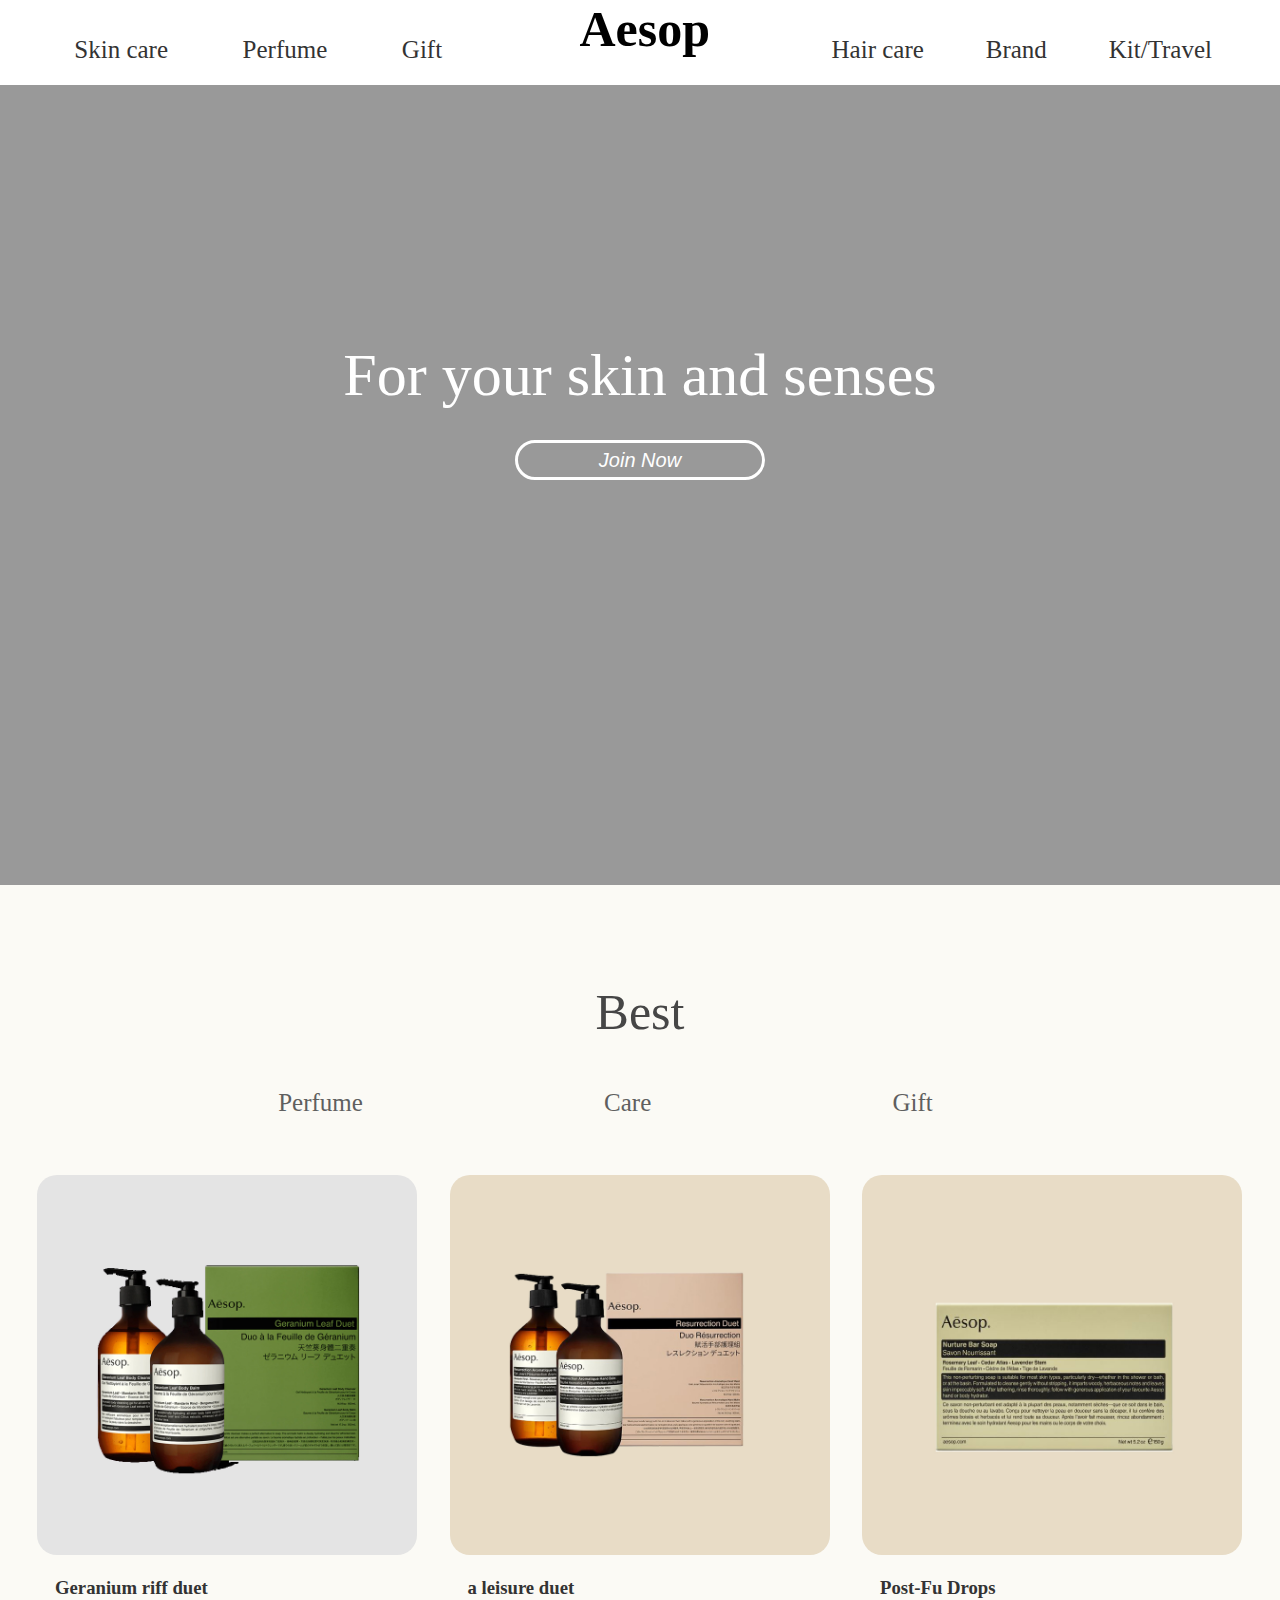
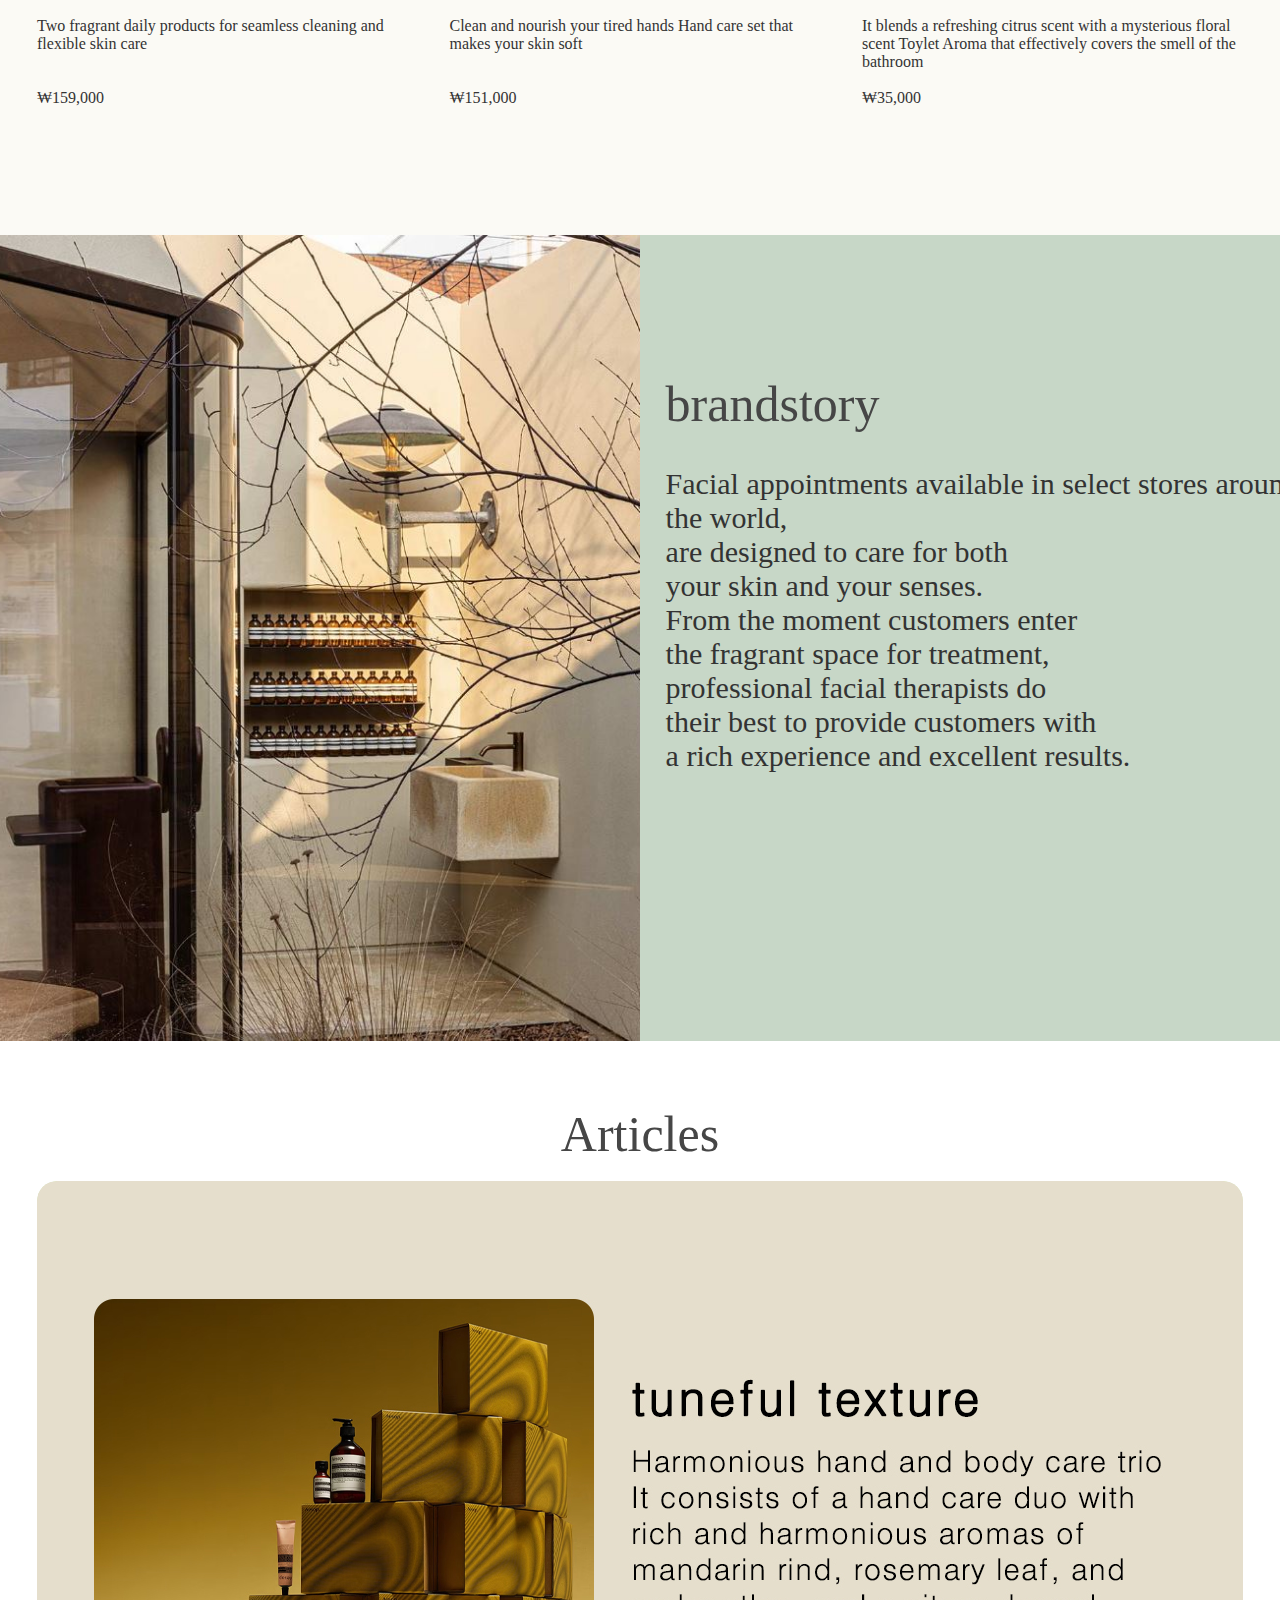
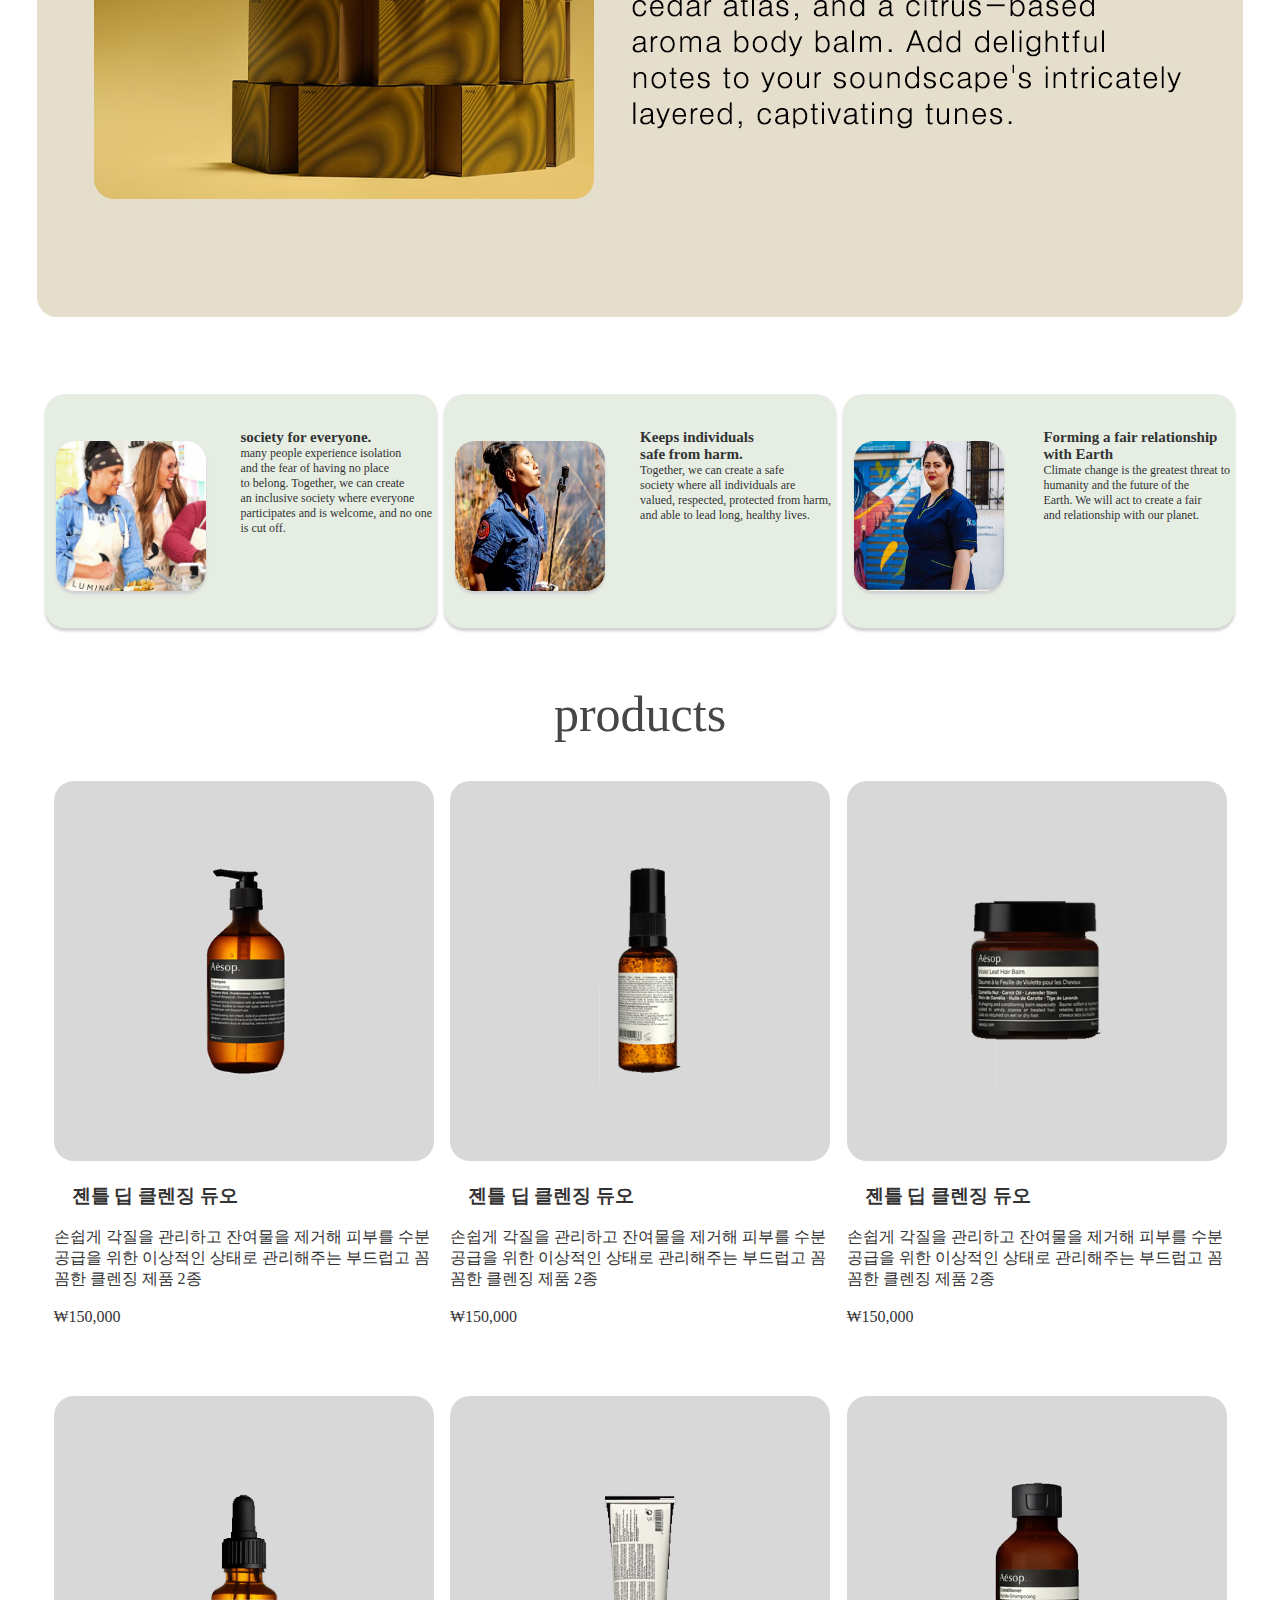
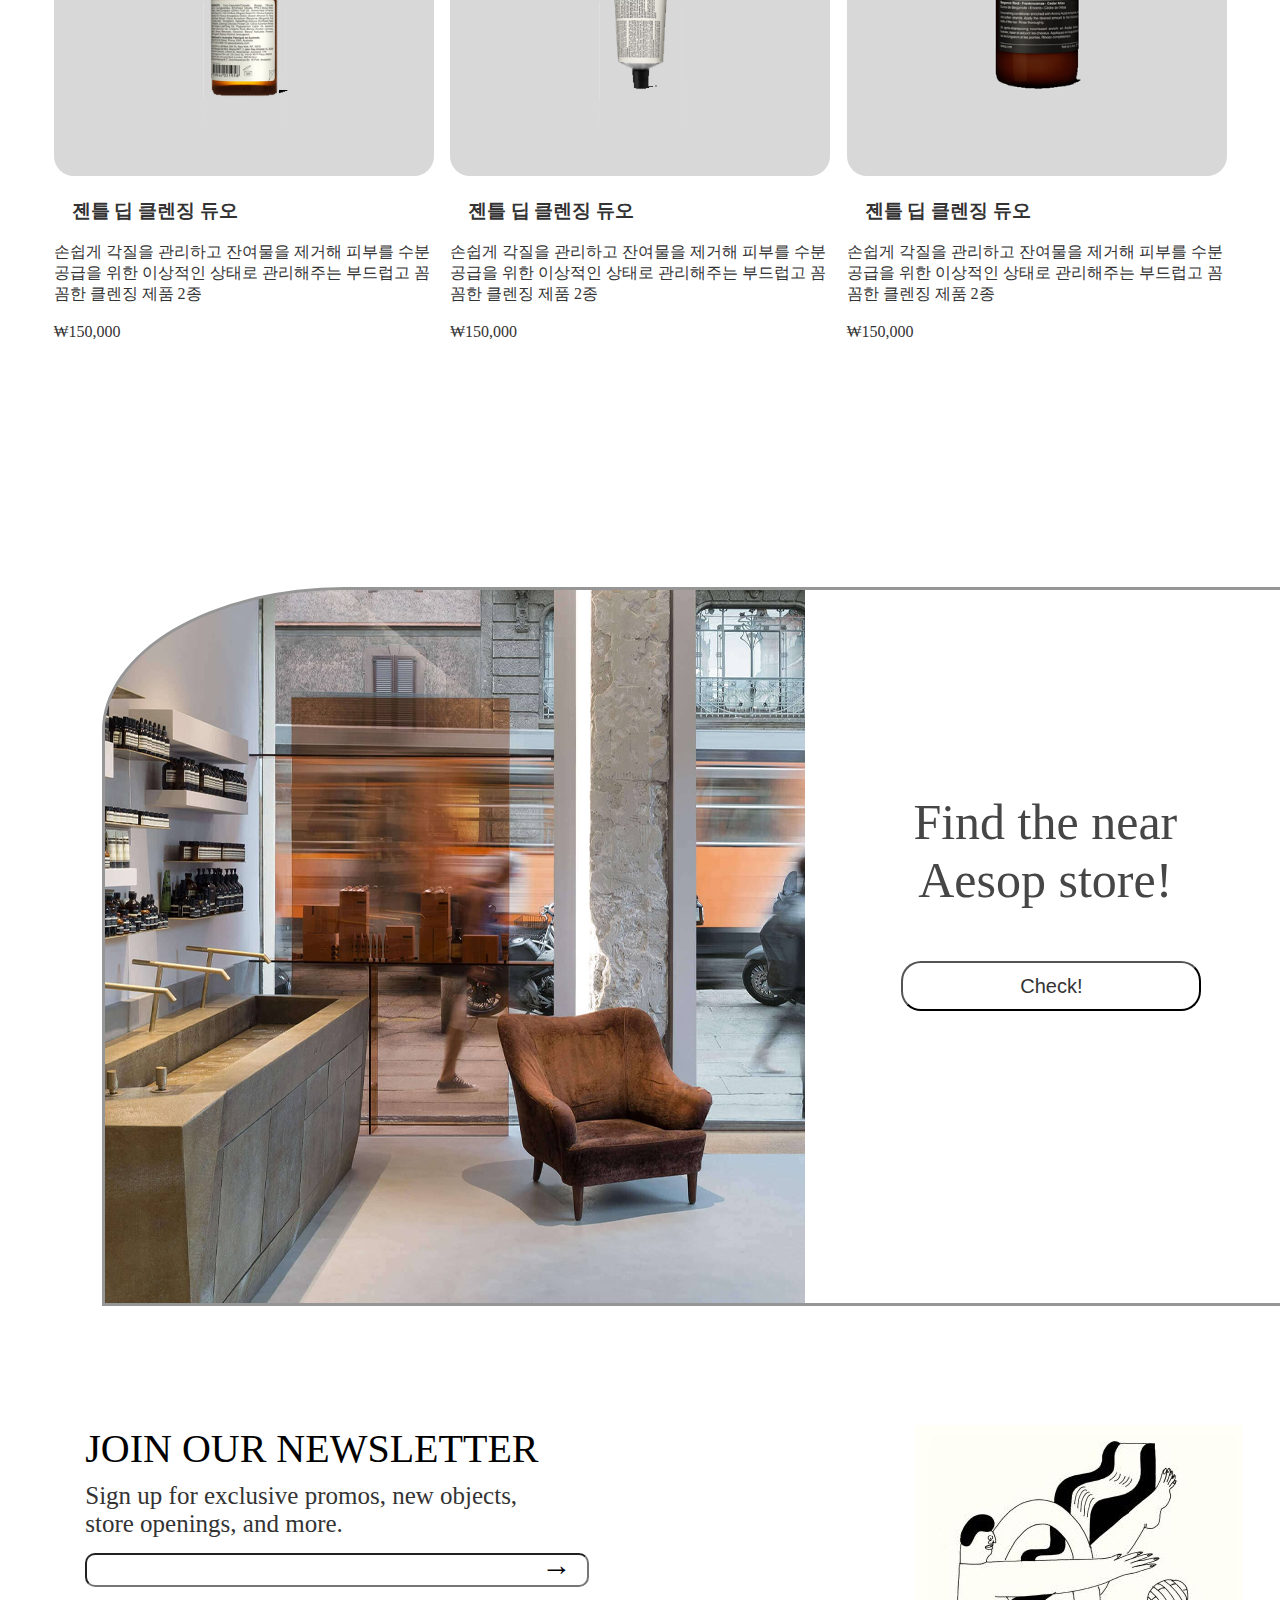
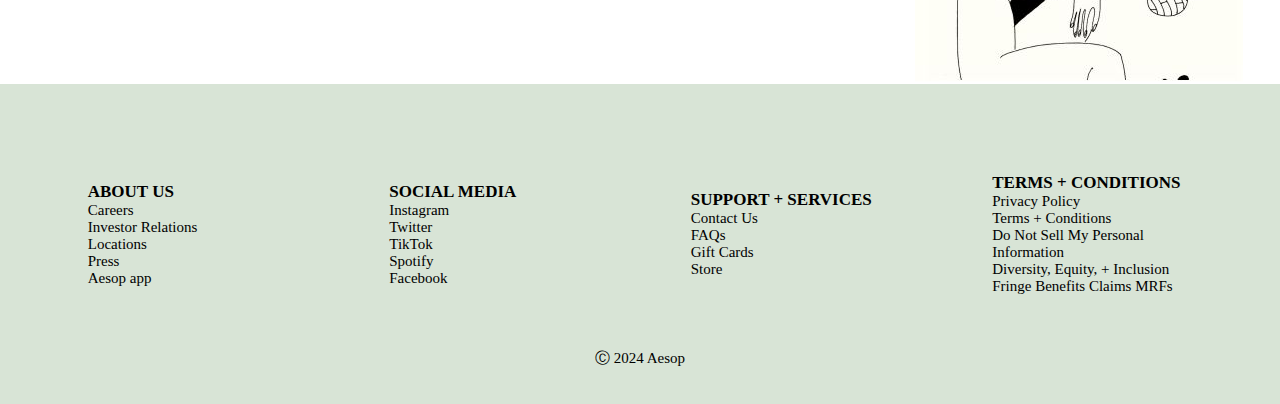
==== index.html @ fbae8d02 "project_1" ====
<!DOCTYPE html>
<html lang="en">

<head>
    <meta charset="UTF-8">
    <meta name="viewport" content="width=device-width, initial-scale=1.0">
    <!-- <link rel="stylesheet" href="main/aesop.css"/> -->

    <link rel="stylesheet" href="main.css">

    <title>Aesop</title>

</head>

<body>

    <header>
        <!-- <p style="font-size: 60px; text-align: center;
        margin-bottom: -5;">Aesop</p>  -->
        <nav>
            <ul class="main_menu">
                <li><a href="#">Skin care</a>
                    <ul class="sub_menu">
                        <li><a href="#">Skin/Toner </a></li>
                        <li><a href="#">Cleansing/Soap </a></li>
                        <li><a href="#">lip/eye </a></li>
                        <li><a href="#">treatment/mistress </a></li>
                    </ul>
                </li>
                <li><a href="#">Perfume</a>
                    <ul class="sub_menu">
                        <li><a href="#">Cinnamon </a></li>
                        <li><a href="#">Wood </a></li>
                        <li><a href="#">Rose </a></li>
                    </ul>
                </li>
                <li><a href="#">Gift</a>
                    <ul class="sub_menu">
                        <li><a href="#">New/Best </a></li>
                        <li><a href="#">감사/축하 </a></li>
                    </ul>
                </li>
            </ul>

        </nav>

        <div id="logo">
            Aesop

        </div>

        <nav>

            <ul class="main_menu">
                <li><a href="#"> Hair care </a>
                    <ul class="sub_menu">
                        <li><a href="#">shampoo/conditioner </a></li>
                        <li><a href="#">Serum/grooming </a></li>
                    </ul>
                </li>

                <li>
                    <a href="#">Brand </a>
                    <ul class="sub_menu">
                        <li><a href="#">Philosophy </a></li>
                        <li><a href="#">About us </a></li>
                    </ul>
                </li>

                <li>
                    <a href="#">Kit/Travel </a>
                    <ul class="sub_menu">
                        <li><a href="#">Travle/Signal </a></li>
                        <li><a href="#">Body/Hand kit </a> </li>
                    </ul>

                </li>
            </ul>

        </nav>













    </header>




    <section id="banner" style=" display: flex; justify-content: center;">



        <h2>For your skin and senses <br>
            <button>Join Now</button>
        </h2>



    </section>





    <section id="best">


        <div id=slider>



            <input type="radio" name="zone" value="ch_1" id="ch_1">
            <input type="radio" name="zone" value="ch_1" id="ch_2">
            <input type="radio" name="zone" value="ch_1" id="ch_3">

            <H2>Best</H2>
            <br>

            <label for="ch_1">Perfume</label>
            <label for="ch_2">Care</label>
            <label for="ch_3">Gift</label>



            <div class="slider_align">


                <div class="box">
                    <img src="img/1.jpg" alt="1">
                    <h3>Geranium riff duet</h3>
                    <p>Two fragrant daily products for seamless cleaning and flexible skin care
                        <br>
                        <br>
                        <br>
                        ₩159,000
                    </p>
                </div>

                <div class="box m">
                    <img src="img/2.jpg" alt="2">
                    <h3> a leisure duet</h3>
                    <p> Clean and nourish your tired hands
                        Hand care set that makes your skin soft
                        <br> <br> <br>
                        ₩151,000
                    </p>
                </div>

                <div class="box">
                    <img src="img/4.jpg" alt="3">
                    <h3> Post-Fu Drops</h3>
                    <p>It blends a refreshing citrus scent with a mysterious floral scent
                        Toylet Aroma that effectively covers the smell of the bathroom

                        <br> <br>
                        ₩35,000
                    </p>
                </div>



            </div>



            <div class="slider_align">


                <div class="box">
                    <img src="img/5.jpg" alt="5">
                    <h3>미라세티 오 드 퍼퓸</h3>
                    <p>따뜻한 유향 노트의 향수로 바다 내음과 머스크 향이 떠오르는
                        우디한 흙내음이 페퍼와 허브 노트를 받쳐줍니다.

                        <br> <br>
                        ₩210,000
                    </p>

                </div>

                <div class="box m">
                    <img src="img/6.jpg" alt="6">
                    <h3>에레미아 오 드 퍼퓸</h3>
                    <p> 밝은 시트러스 노트로 시작해 밀랍의 플로럴,
                        파우더리 머스크, 비 내린 뒤 콘크리트 내음으로
                        이어지는 활기차고 상쾌한 향수입니다.

                        <br> <br>
                        ₩210,000
                    </p>
                </div>

                <div class="box">
                    <img src="img/7.jpg" alt="7">
                    <h3> 카르스트 오 드 퍼퓸</h3>
                    <p> 무디하면서 상쾌한 향수로,
                        미네랄의 탑 노트와 폭풍우의 메탈릭한 베이스 노트가
                        어우러져 절벽에서 자란 식물과 해안을 연상시킵니다.

                        <br> <br>
                        ₩210,000
                    </p>
                </div>



            </div>

            <div class="slider_align">


                <div class="box">
                    <img src="img/8.jpg" alt="8">
                    <h3> 레저렉션 아로마틱 핸드 밤</h3>
                    <p>지친 손과 큐티클에 풍부한 수분을 공급해주는 향긋한 보태니컬 핸드 밤
                        <br>
                        <br>
                        <br>
                        ₩35,000
                </div>

                <div class="box m">
                    <img src="img/9.jpg" alt="9">
                    <h3> 이더시스 오 드 퍼퓸</h3>
                    <p>밝은 오프닝 노트로 시작해 깊은 스파이스, 풍부한 흙내음,
                        건조한 우디 노트로 이어지는 묘한 매력의 향수</p>

                    <br> <br>
                    ₩210,000
                </div>

                <div class="box">
                    <img src="img/10.jpg" alt="10">
                    <h3> 젠틀 딥 클렌징 듀오</h3>
                    <p>
                        손쉽게 각질을 관리하고 잔여물을 제거해 피부를 수분 공급을 위한 이상적인 상태로
                        관리해주는 부드럽고 꼼꼼한 클렌징 제품 2종
                        <br> <br>
                        ₩150,000
                    <p>
                </div>



            </div>

        </div>
    </section>


    <section id="brandstory">


        <div>


        </div>
        <div>
            <div class="per">
                <br>
                <br>
                <h2 style="text-align: left;">brandstory</h2>


                <br>
                <p> Facial appointments
                    available in select stores around the world, <br>
                    are designed to care for both <br>
                    your skin and your senses. <br>
                    From the moment customers enter <br>
                    the fragrant space for treatment, <br>
                    professional facial therapists do <br>
                    their best to provide customers with <br>
                    a rich experience and excellent results.
                </p>

            </div>

        </div>


    </section>


    <section id="Articles">

        <h2> Articles</h2>
        <br>
        <form class="Articles">
            <div></div>
            <div></div>
            <div></div>
        </form>

    </section>





    <section id="article3parts">
        <h5 style="color: white;">etc.</h5>
        <div>
            <div>
                <div><img src="img/a1.JPG" alt="a1"></div>
                <p><b style="font-size: 15px;">society for everyone.</b> <br>
                    many people experience isolation <br>
                    and the fear of having no place <br>
                    to belong. Together, we can create <br>
                    an inclusive society where everyone <br>
                    participates and is welcome, and no one <br>
                    is cut off.
                </p>
            </div>

            <div>
                <div><img src="img/a2.JPG" alt="a2"></div>
                <p><b style="font-size: 15px;">Keeps individuals
                        <br> safe from harm.</b> <br>
                    Together, we can create a safe <br>
                    society where all individuals are <br>
                    valued, respected, protected from harm, <br>
                    and able to lead long, healthy lives.
                </p>


            </div>

            <div>
                <div><img src="img/a3.JPG" alt="a3"></div>
                <p><b style="font-size: 15px;">Forming a fair relationship
                        <br> with Earth</b> <br>
                    Climate change is the greatest threat to <br>
                    humanity and the future of the <br>
                    Earth. We will act to create a fair <br>
                    and relationship with our planet.
                </p>
            </div>

        </div>

    </section>



    <section id="products">

        <h2>products</h2>


        <form>


            <div><img src="img/o1.jpg" alt="1">
                <h3> 젠틀 딥 클렌징 듀오</h3>
                <p>
                    손쉽게 각질을 관리하고 잔여물을 제거해 피부를 수분 공급을 위한 이상적인 상태로
                    관리해주는 부드럽고 꼼꼼한 클렌징 제품 2종
                    <br> <br>
                    ₩150,000
                <p>
            </div>

            <div><img src="img/o3.jpg" alt="1">
                <h3> 젠틀 딥 클렌징 듀오</h3>
                <p>
                    손쉽게 각질을 관리하고 잔여물을 제거해 피부를 수분 공급을 위한 이상적인 상태로
                    관리해주는 부드럽고 꼼꼼한 클렌징 제품 2종
                    <br> <br>
                    ₩150,000
                <p>
            </div>
            <div><img src="img/o4.jpg" alt="1">
                <h3> 젠틀 딥 클렌징 듀오</h3>
                <p>
                    손쉽게 각질을 관리하고 잔여물을 제거해 피부를 수분 공급을 위한 이상적인 상태로
                    관리해주는 부드럽고 꼼꼼한 클렌징 제품 2종
                    <br> <br>
                    ₩150,000
                <p>
            </div>
            <div><img src="img/o5.jpg" alt="1">

                <h3> 젠틀 딥 클렌징 듀오</h3>
                <p>
                    손쉽게 각질을 관리하고 잔여물을 제거해 피부를 수분 공급을 위한 이상적인 상태로
                    관리해주는 부드럽고 꼼꼼한 클렌징 제품 2종
                    <br> <br>
                    ₩150,000
                <p>
            </div>
            <div><img src="img/o6.jpg" alt="1">

                <h3> 젠틀 딥 클렌징 듀오</h3>
                <p>
                    손쉽게 각질을 관리하고 잔여물을 제거해 피부를 수분 공급을 위한 이상적인 상태로
                    관리해주는 부드럽고 꼼꼼한 클렌징 제품 2종
                    <br> <br>
                    ₩150,000
                <p>
            </div>
            <div><img src="img/o2.jpg" alt="1">

                <h3> 젠틀 딥 클렌징 듀오</h3>
                <p>
                    손쉽게 각질을 관리하고 잔여물을 제거해 피부를 수분 공급을 위한 이상적인 상태로
                    관리해주는 부드럽고 꼼꼼한 클렌징 제품 2종
                    <br> <br>
                    ₩150,000
                <p>
            </div>

        </form>

    </section>






    <section id="store">

        <div>
            <img src="img/store.jpg" alt="store">

            <h2>Find the near
                <br> Aesop store!
            </h2>
            <button id="store_button"> <span> Check!</span></button>

        </div>

    </section>




    <section id="e-mail">
        <h5 style="color: white;">e-mail</h5>
        <div>
            JOIN OUR NEWSLETTER
            <p> Sign up for exclusive promos, new objects, <br>
                store openings, and more. </p>
            <input type="text" id="text">
            <button id="button"> → </button>
        </div>

        <img src="img/selena.JPG" alt="selena">


    </section>


    <footer>

        <div id="content">

            <div>
                <h5>ABOUT US</h5>
                <p>Careers</p>
                <p>Investor Relations</p>
                <p>Locations</p>
                <p>Press</p>
                <p>Aesop app</p>
            </div>

            <div>
                <h5>SOCIAL MEDIA</h5>
                <p>Instagram</p>
                <p>Twitter</p>
                <p>TikTok</p>
                <p>Spotify</p>
                <p>Facebook</p>
            </div>

            <div>
                <h5>SUPPORT + SERVICES</h5>
                <p>Contact Us</p>
                <p>FAQs</p>
                <p>Gift Cards</p>
                <p>Store</p>
            </div>

            <div>
                <h5>TERMS + CONDITIONS</h5>
                <p>Privacy Policy</p>
                <p>Terms + Conditions</p>
                <p>Do Not Sell My Personal Information</p>
                <p>Diversity, Equity, + Inclusion</p>
                <p>Fringe Benefits Claims MRFs</p>
            </div>

            <div>
                <p>Ⓒ 2024 Aesop</p>

            </div>

        </div>
    </footer>



</body>

</html>
---- main.css ----
@charset "utf-8";

* {margin: 0; padding: 0;}


/*내비게이션 부분*/

ul, ol, li {list-style: none;}
a {text-decoration: none; color: #333;}



header {
    width: 1206px;
    height: 75px;
    margin: 0 auto;
    /*background-color: yellow;*/
    display: flex;
    align-items: flex-end;
    margin-bottom: 10px; }

nav {width: 40%; height: 50px; /*background-color: pink;*/
}

nav .main_menu {width: 100%; height: 100%; display: flex; justify-content: space-around; align-items: center;}
nav .main_menu>li{position: relative; font-size: 25px;}
nav .sub_menu { width:100px; position: absolute; top: 50px; left: 0; z-index: 5; background-color: aqua;
    display: none;}

#logo {width: 20%; height: 100%;
font-size: 50px;
padding-left: 100px;
font-weight: bold;}





/*배너 부분*/

#banner {

    width:100%;
    height:800px;
    overflow: hidden;
    position: relative; }


  #banner
    { background-image: url(img/banner.jpg);
     width: 100%;
     position: relative;
    height: 800px;
    animation: brandstory_img 150s linear infinite;
    background-repeat: repeat-x; }

    #banner::before{content:""; width:100%;
         height:100%; 
         top:0; left:0; background: #000000; opacity:0.4;}


    @keyframes brandstory_img {

            0%   {background-position:10%;}
            50%  {background-position:50%;}
            100%  {background-position:100%;}		  
           }


    #banner h2 {
            font-size: 60px;
            color: white;
            display: inline-block;
            position: absolute;
            text-align: center;
           margin: 0 auto;
           margin-top: 20%;
        
        }


        #banner button {

             width: 250px;
             height: 40px;
            border-radius: 30px;
            background-color: rgba(0, 0,0, 0);
            border: solid white 3px;
            margin-top: 30px;
            display: inline-block;
            z-index: 10;
            color: white;
            font-size: 20px;
            font-style: italic;
        } 


/*배너 아래 브랜드 스토리*/




#brandstory{
    width : 100%;
    height:806px;
    background-color: #c7d7c7;
    position: relative;
    margin: 0 auto;
    /* border-radius: 20px; */
 
    overflow: hidden;

  
  
}




#brandstory div:nth-of-type(1) {

    width: 50%; height: 100%;
    background-color: blue;
    position: absolute;
    /* display: inline-block; */
    margin-top: 0;
    top: 0;
    /* left: 100; */
    background-image: url("img/223.JPG");
    
    background-repeat: no-repeat;
    background-size: cover;
    background-position-x: 10%;

    /* border-radius: 20px 0px 0px 20px; */

    

}

#brandstory div:nth-of-type(1):hover {
    filter: grayscale(100%);
    -webkit-filter:grayscale(100%);
    transition-duration: 1s;
}


#brandstory div:nth-of-type(2) {
    position: relative; }
   

#brandstory div:nth-of-type(2) > div {
   
    background-color: white;
    position: absolute;
    top:40px;
    left: 0;
    margin-left: 52%;
    font-size: 30px;
}
 

#brandstory div:nth-of-type(2) > div.per > p {

    font-size: 30px;
}




/*브랜드 스토리 아래 베스트 상품 추천*/

#best {
    width: 100%;
    height: 950px;
    background-color:#fbfaf5;
    margin: 0 auto;

}

#best h2 {
    margin-bottom: -90px;
}

#best > div:nth-of-type(1) { position: relative;
background-color:#fbfaf5;
width: 1206px;
height: 900px;
top:20px;
margin: 0 auto;


}



label {
    font-size: 25px;
    float: left;
    margin-top: 120px;
    margin-left: 20%;
    color: #5f5f5f; 
    
}




h3 {
    color: #333;
    margin: 18px;
}

p { font-size: 16px;
    color:#333;
    text-align: left;}



input[type="radio"] { visibility: hidden;}


.slider_align {
    width: 1206px;
    height: 545px;
    
    position: absolute;
    margin: 0 auto;
    top: 30%;
    display: block;
}

.slider_align .box {
    width:380px;
    height: 575px;
    background-color:#fbfaf5;
    float: left;
}


.slider_align .box:hover {transform:scale(1.1);}


.slider_align .box:nth-of-type(1) {margin-left: 0px;}

.m {margin: 0 32.5px 0 32.5px;}


.slider_align .box>img {
   position: relative;
   width: 100%;
   height: 380px;
   top: 0;
   left: 0;
   border-radius: 20px;
}

/* .slider_align:nth-of-type(1) {
    display: block;
    position: absolute;
} */

.slider_align:not(:nth-of-type(1)) {
    display: none;
}


input[id="ch_1"]:checked ~ .slider_align:nth-of-type(1) {display: block;}
input[id="ch_2"]:checked ~ .slider_align:nth-of-type(2) {display: block;}
input[id="ch_3"]:checked ~ .slider_align:nth-of-type(3) {display: block;}

input[id="ch_1"]:checked ~ label:nth-of-type(1) {color: #808080;}
input[id="ch_2"]:checked ~ label:nth-of-type(2) {color: #808080;}
input[id="ch_3"]:checked ~ label:nth-of-type(3) {color: #808080;}




/*넘어가는 기사 슬라이드*/



#Articles h2 {text-align: center;}

.Articles {
    position: relative;
   overflow:hidden;
   
   width : 1206px;
   height:736px;
   /* background-color: #fbfaf5; */
   margin: 0 auto;

   border-radius: 20px;
 
   }
   
  .Articles > div {
     position:absolute;
    top:0;
   left: 0;
   width: 100%;
   height: 100%;
   background-size: cover;
   background-position: center;
   
   animation : slider2 12s infinite;
   }
   
   
   .Articles > div:nth-child(1) {
   background-image: url(img/slider2-1.jpg);
   animation-delay: 0s;
   }
   
   
   .Articles > div:nth-child(2) {
   background-image: url(img/slider2-2.jpg);
   
   animation-delay: -4s;
   }
   
   .Articles > div:nth-child(3) {
    background-image: url(img/slider2-3.jpg);
   
   animation-delay: -8s;
   }
   
   
   @keyframes slider2 {
     0% {
       transform: translateX(0);
     }
   
     26% {
       transform: translateX(0);
     }
     33% {
       transform: translateX(-100%);
       animation-timing-function: step-end;
     }
     93% {
       transform: translateX(100%);
     }
   
     100% {
       transform: translateX(0);
     }
   }
   

  
   /*세 개 배열된 기사*/

   #article3parts{
    width : 1206px;
    height:304px;
    margin-top: 135px;
    /* background-color: #fbfaf5; */
    /* background-color: #fbfaf5; */
    position: relative;
   margin: 0 auto;  

}

#article3parts div {

    width : 1204px;
    height: 234px;
    /* background-color:#fbfaf5; */
    position: relative;
    top: 20%;
   margin: 0 auto;

   

}

#article3parts div > div {
      
    position: relative;
    float: left;
    background-color: #e6eee4;
    width: 392px;
    height: 234px;
    border-radius: 20px;
    top: 0;
    left: 0;
    margin-left: 7px;
    box-shadow: #cfcfcf 0px 3px 3px;

}

#article3parts div > div > div
{/* background-color: blue; */
   width: 150px;
height: 150px;
position: absolute;
display: inline-block;
top: 20%;
left: 1%;
}

#article3parts div > div > div > img {
    position: absolute;
    width: 100%;
    height: 100%;
    top: 0;
    left: 0;
    border-radius: 20px;


}


#article3parts div > div > p {

   position: absolute;
    
    right: 5px;
    font-size: 12px;

    top: 15%;

 


}



#article3parts div > div > form {


    
   position: absolute;
    
   right: 20px;


}

/*상품 목록*/

#products {
    width: 100%;
    height: 1400px;
    position: relative;
    /* background-color: #e6eee4; */
    /* padding: 10px 0px 0px 0px; */
     
}

form {
    width: 1206px;
    height: 1150px;
    /* background-color: #e6eee4; */
    position: relative;
    margin: 0 auto;
    margin-top: 3%;
    /* border:#333 dashed 2px  0px; */
    

    display: flex;
    flex-wrap: wrap;
    justify-content: space-evenly;
    align-content: space-between;
}


h2 {
    text-align: center;
    margin-top: 5%;
    font-size: 50px;
    color: #464646;
    font-weight: lighter;
    
}

form div {
width: 380px;
height: 535px;
/* background-color: #e6eee4; */
border-radius: 20px;
/* box-shadow: rgb(188, 188, 188) 2px 2px;  */

}

form div > img {
    width: 380px;
    height: 380px;
    border-radius: 20px;
    overflow: hidden;
    background-size: cover;

}


/*오프라인 매장 파트*/

#store {
    margin: 8%;
}


#store div {

  
    width: 1206px;
    height: 713px;
    position: relative;
    /* background-color: red; */
    margin: 0 auto;
    overflow: hidden;
    background-image: url(../../img/store.jpg);
    background-repeat: no-repeat;
    border-radius: 20% 0px 0px 0px;
    border: #969696 solid 3px;
}

#store div > img {
    position: relative;

}

#store div > h2 {float: right;
position: absolute;
left: 67%;
top : 20%;}

#store_button {
 width: 300px;
 height: 50px;
 color: blue;
 position: absolute;
 left: 66%;
 top: 52%;
 border-radius: 20px;
 background-color: rgba(0, 0, 0, 0);

}

#store_button {
    font-size: 20px;
    color: #333;
}


/*footer 위에 있는 이메일 박스*/

/*e-mail*/

#e-mail {
    width: 1206px;
    margin: 0 auto;
    height: 275px;
    /* border: #333 solid 5px 0px; */
    position: relative;
    
}

#e-mail div {

    position: absolute;
    margin-left: 4%;
    font-size: 40px;

}

#e-mail div > p {font-size: 25px; margin-top: 10px;}

#e-mail div > #text {width: 500px; height: 30px; border-radius: 10px;}

#e-mail div > #button {
    
    background-color: rgba(0,0,0,0);
    width: 50px;
     height: 50px;
     margin-left: -12%;
     font-size: 30px;
     top :230px;
     border: #ffffff;}


     #e-mail img {float: right;}


     /*footer.css*/

footer {
    width: 100%;
    height: 320px;
    background-color: #d8e4d6;
    
}

#content {
    width: 1206px;
    height: 100%;
    margin: 0 auto;
    display: flex;
    justify-content: space-around;
   flex-wrap: wrap;
    position: relative;
}



footer div {

   
    width: 200px;
    height: 230px;
    background-color: #d8e4d6;
    align-content: center;
 

}



footer div > h5 {
    color: #000000;
    font-size: 17px;
}



footer div > p {
    color: #000000;
    font-size: 15px;

    
}


footer #content div:last-of-type {
    width: 100%;
    height: auto;
}
footer #content div:last-of-type p {
    text-align: center;
}
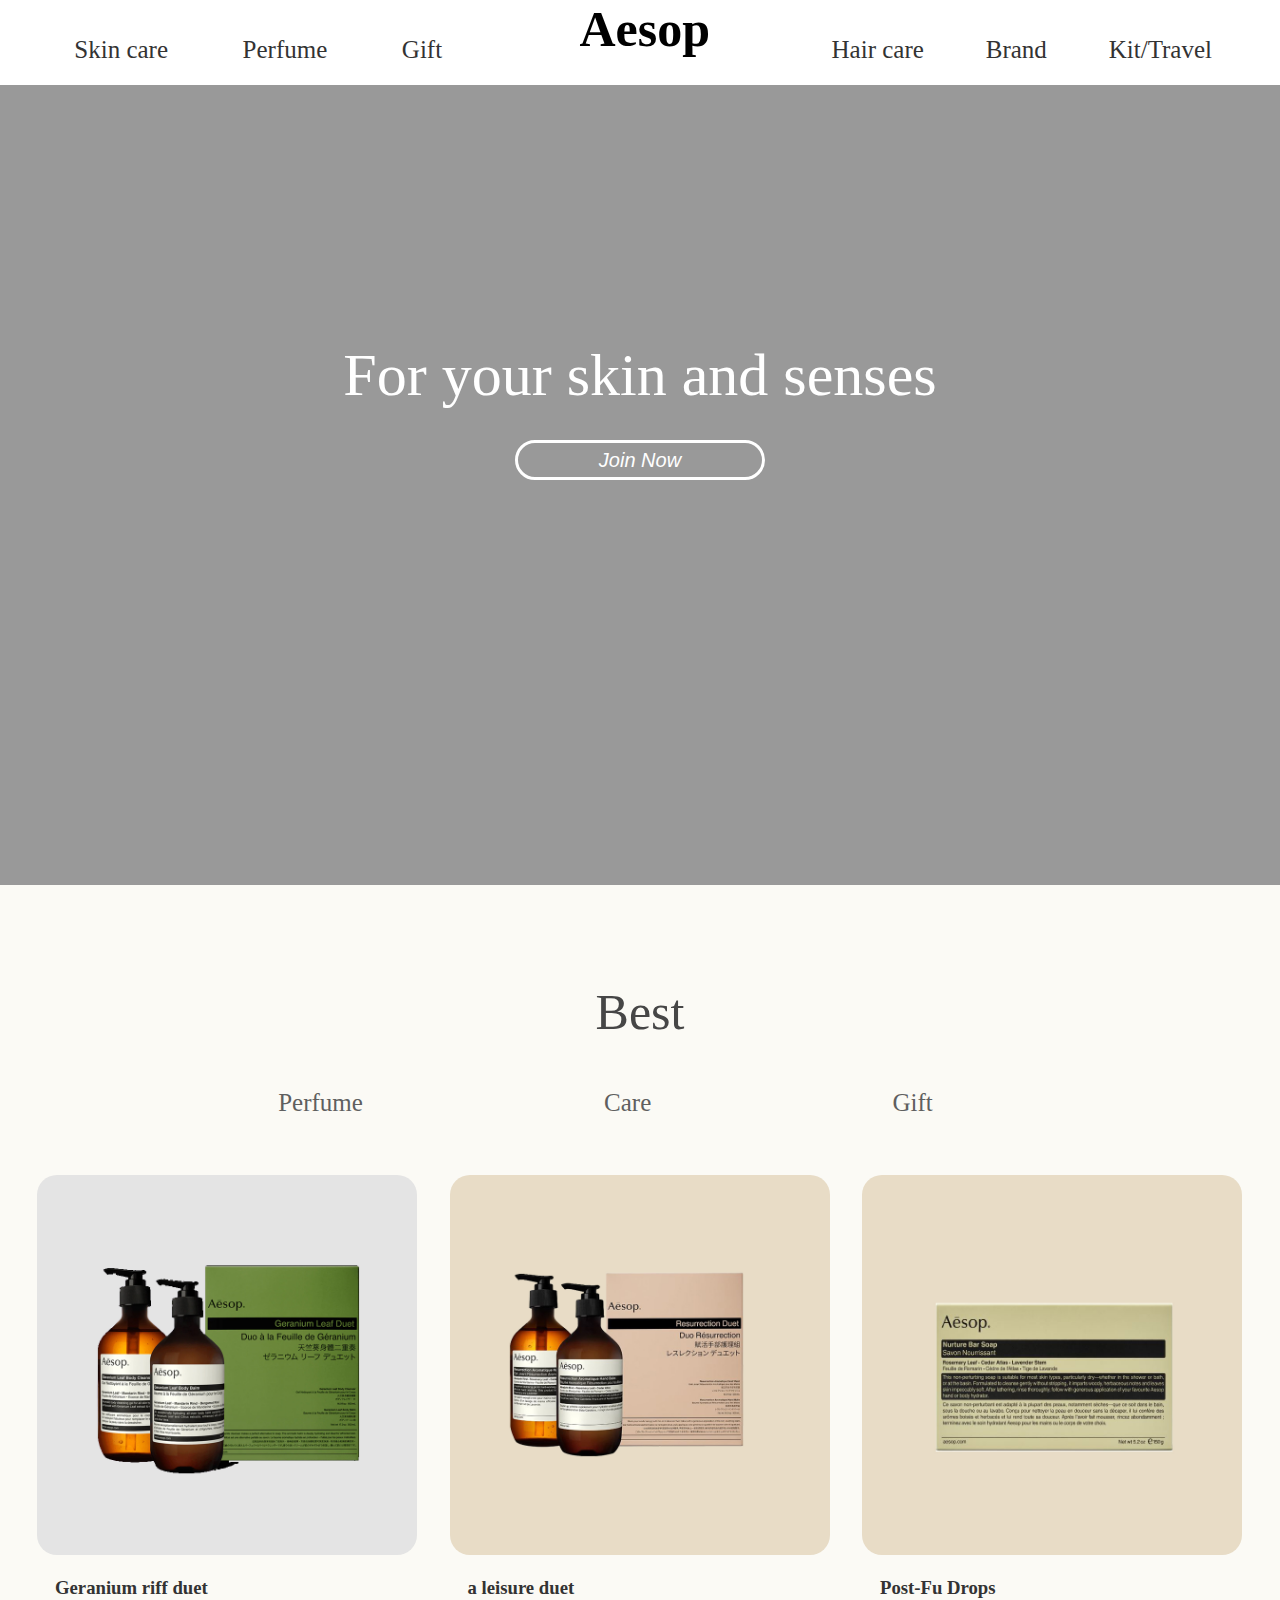
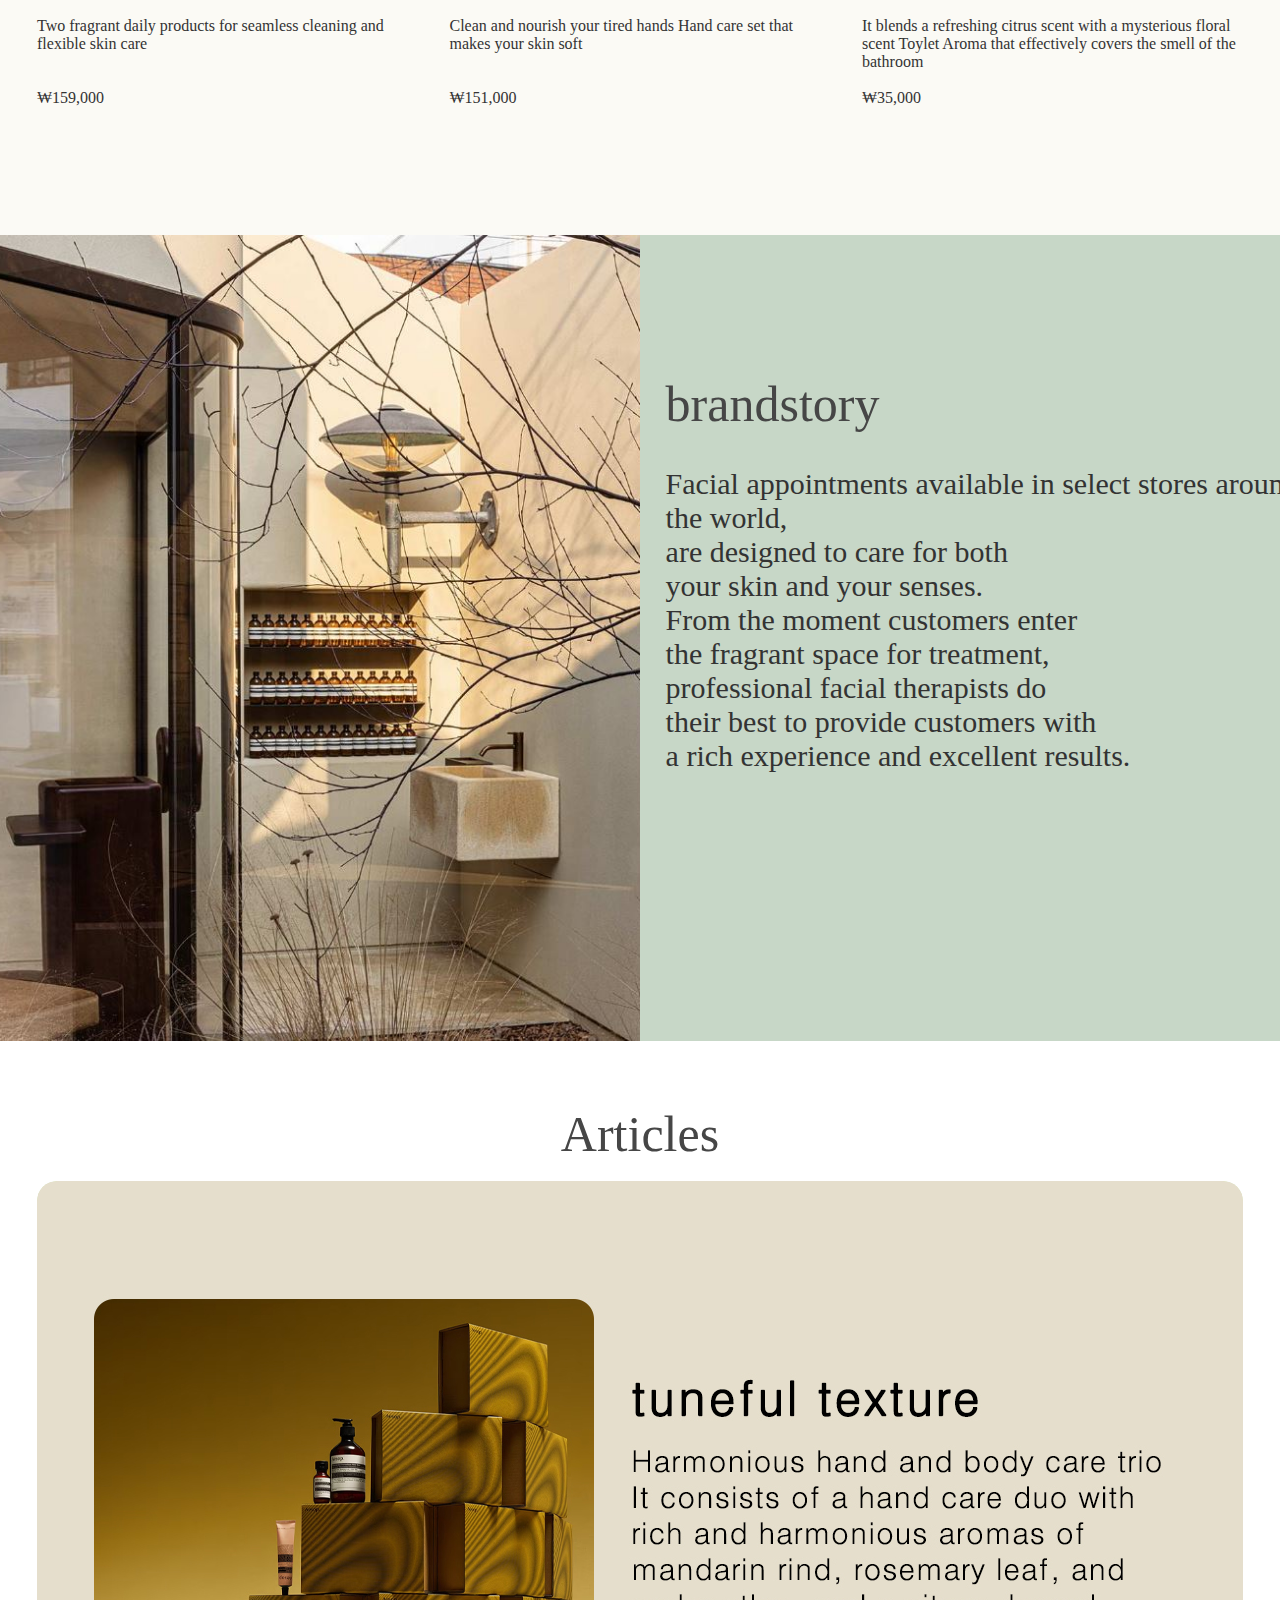
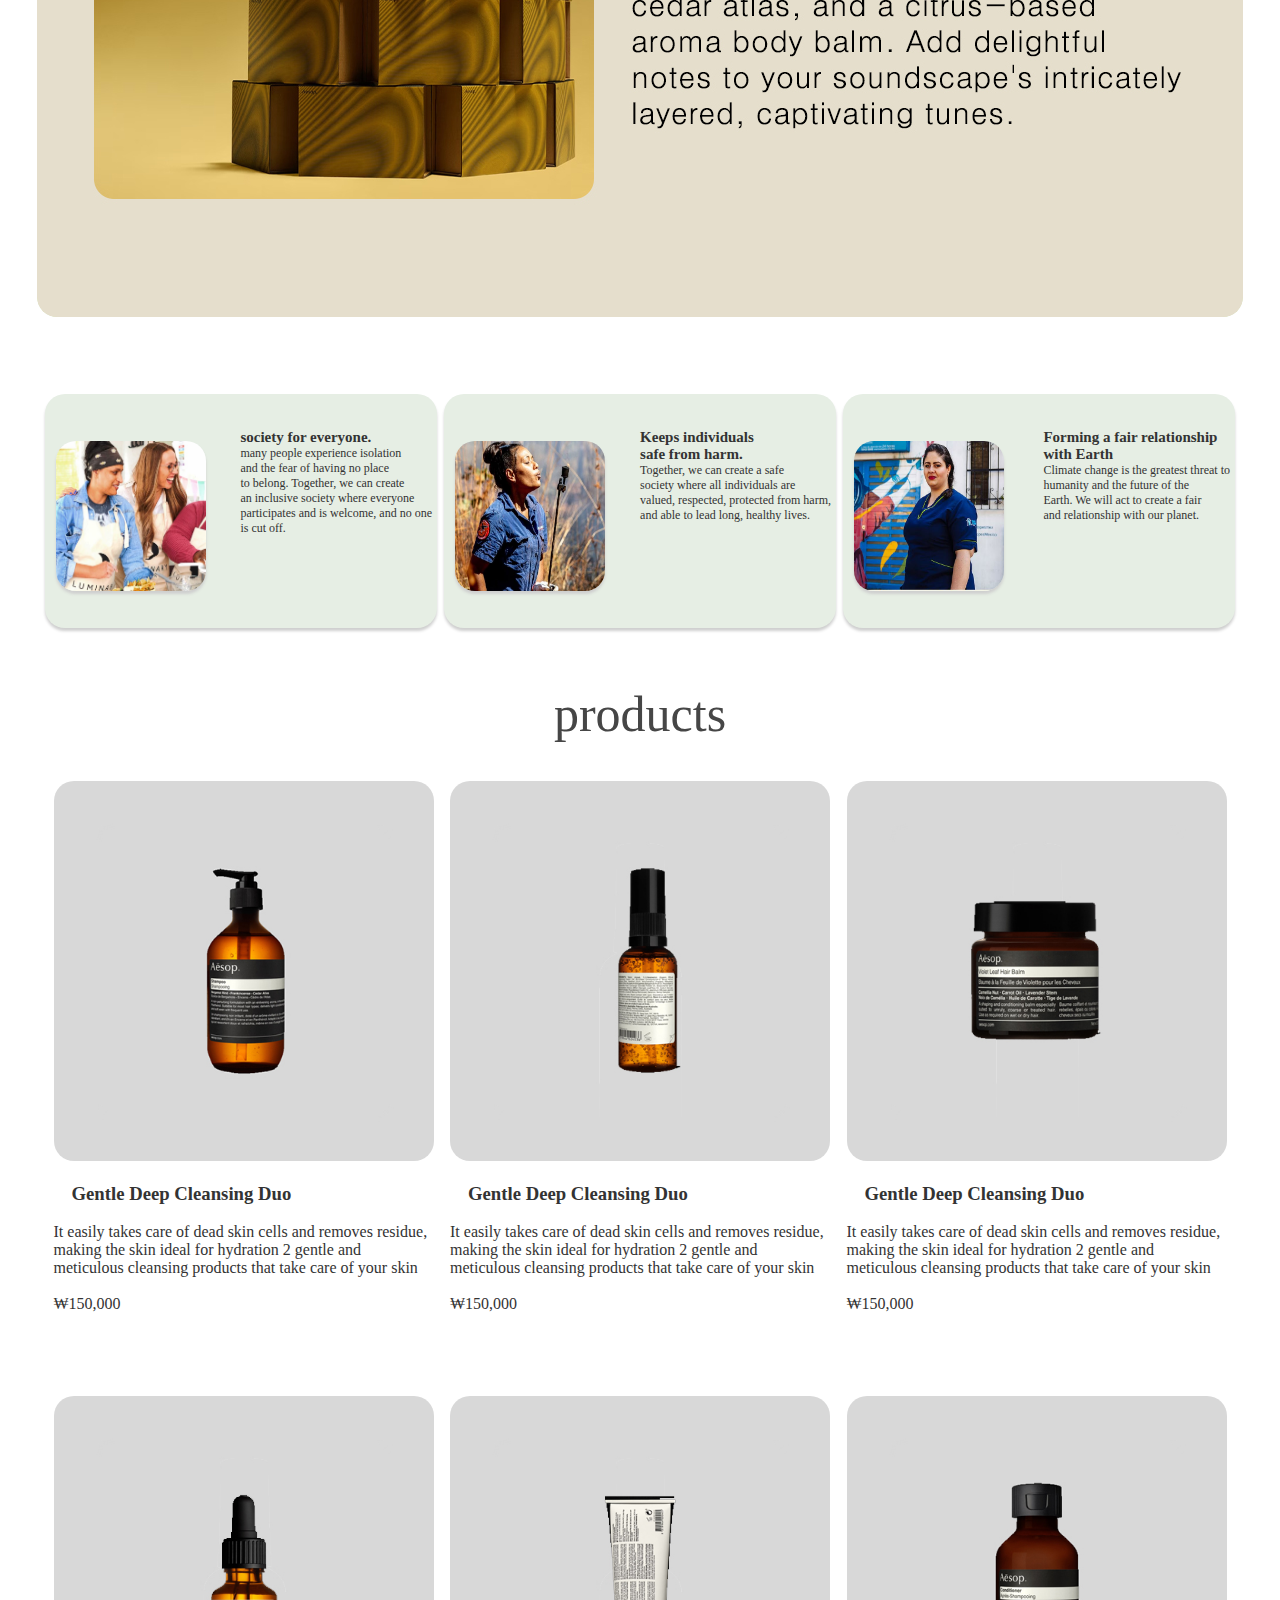
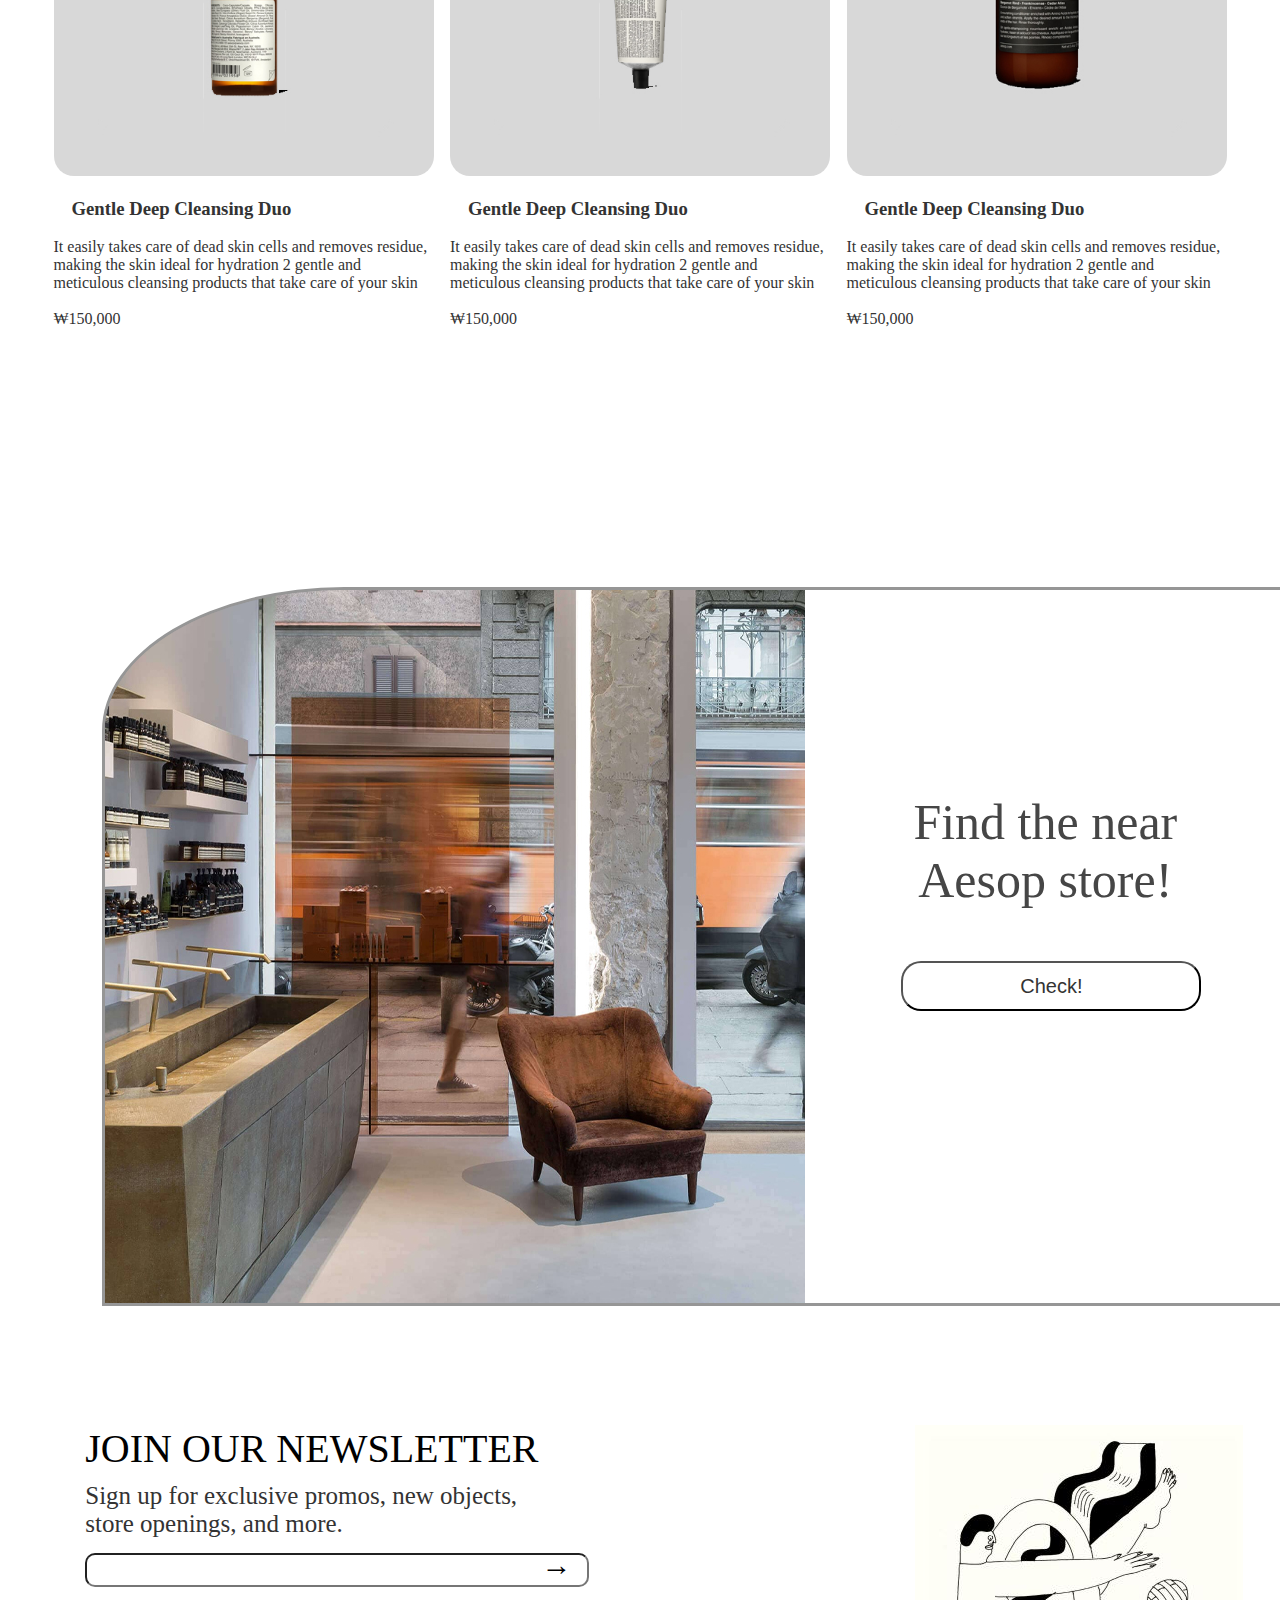
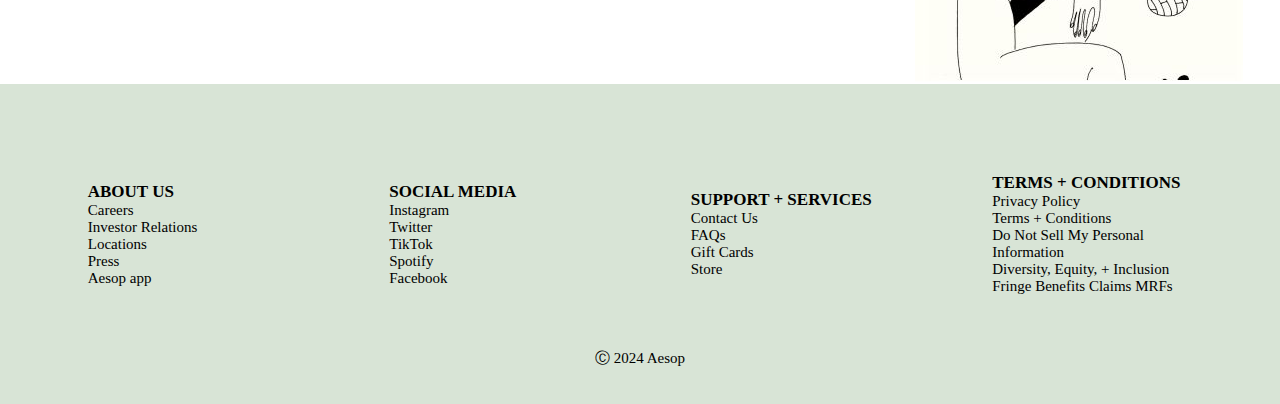
==== commit d0f5005a: "Update index.html" ====
--- a/index.html
+++ b/index.html
@@ -362,59 +362,59 @@
 
 
             <div><img src="img/o1.jpg" alt="1">
-                <h3> 젠틀 딥 클렌징 듀오</h3>
-                <p>
-                    손쉽게 각질을 관리하고 잔여물을 제거해 피부를 수분 공급을 위한 이상적인 상태로
-                    관리해주는 부드럽고 꼼꼼한 클렌징 제품 2종
+                <h3> Gentle Deep Cleansing Duo</h3>
+                <p>
+                    It easily takes care of dead skin cells and removes residue, making the skin ideal for hydration
+                    2 gentle and meticulous cleansing products that take care of your skin
                     <br> <br>
                     ₩150,000
                 <p>
             </div>
 
             <div><img src="img/o3.jpg" alt="1">
-                <h3> 젠틀 딥 클렌징 듀오</h3>
-                <p>
-                    손쉽게 각질을 관리하고 잔여물을 제거해 피부를 수분 공급을 위한 이상적인 상태로
-                    관리해주는 부드럽고 꼼꼼한 클렌징 제품 2종
+                <h3> Gentle Deep Cleansing Duo</h3>
+                <p>
+                    It easily takes care of dead skin cells and removes residue, making the skin ideal for hydration
+2 gentle and meticulous cleansing products that take care of your skin
                     <br> <br>
                     ₩150,000
                 <p>
             </div>
             <div><img src="img/o4.jpg" alt="1">
-                <h3> 젠틀 딥 클렌징 듀오</h3>
-                <p>
-                    손쉽게 각질을 관리하고 잔여물을 제거해 피부를 수분 공급을 위한 이상적인 상태로
-                    관리해주는 부드럽고 꼼꼼한 클렌징 제품 2종
+                <h3> Gentle Deep Cleansing Duo</h3>
+                <p>
+                    It easily takes care of dead skin cells and removes residue, making the skin ideal for hydration
+                    2 gentle and meticulous cleansing products that take care of your skin
                     <br> <br>
                     ₩150,000
                 <p>
             </div>
             <div><img src="img/o5.jpg" alt="1">
 
-                <h3> 젠틀 딥 클렌징 듀오</h3>
-                <p>
-                    손쉽게 각질을 관리하고 잔여물을 제거해 피부를 수분 공급을 위한 이상적인 상태로
-                    관리해주는 부드럽고 꼼꼼한 클렌징 제품 2종
+                <h3> Gentle Deep Cleansing Duo</h3>
+                <p>
+                    It easily takes care of dead skin cells and removes residue, making the skin ideal for hydration
+                    2 gentle and meticulous cleansing products that take care of your skin
                     <br> <br>
                     ₩150,000
                 <p>
             </div>
             <div><img src="img/o6.jpg" alt="1">
 
-                <h3> 젠틀 딥 클렌징 듀오</h3>
-                <p>
-                    손쉽게 각질을 관리하고 잔여물을 제거해 피부를 수분 공급을 위한 이상적인 상태로
-                    관리해주는 부드럽고 꼼꼼한 클렌징 제품 2종
+                <h3> Gentle Deep Cleansing Duo</h3>
+                <p>
+                    It easily takes care of dead skin cells and removes residue, making the skin ideal for hydration
+2 gentle and meticulous cleansing products that take care of your skin
                     <br> <br>
                     ₩150,000
                 <p>
             </div>
             <div><img src="img/o2.jpg" alt="1">
 
-                <h3> 젠틀 딥 클렌징 듀오</h3>
-                <p>
-                    손쉽게 각질을 관리하고 잔여물을 제거해 피부를 수분 공급을 위한 이상적인 상태로
-                    관리해주는 부드럽고 꼼꼼한 클렌징 제품 2종
+                <h3>Gentle Deep Cleansing Duo</h3>
+                <p>
+                    It easily takes care of dead skin cells and removes residue, making the skin ideal for hydration
+                    2 gentle and meticulous cleansing products that take care of your skin
                     <br> <br>
                     ₩150,000
                 <p>
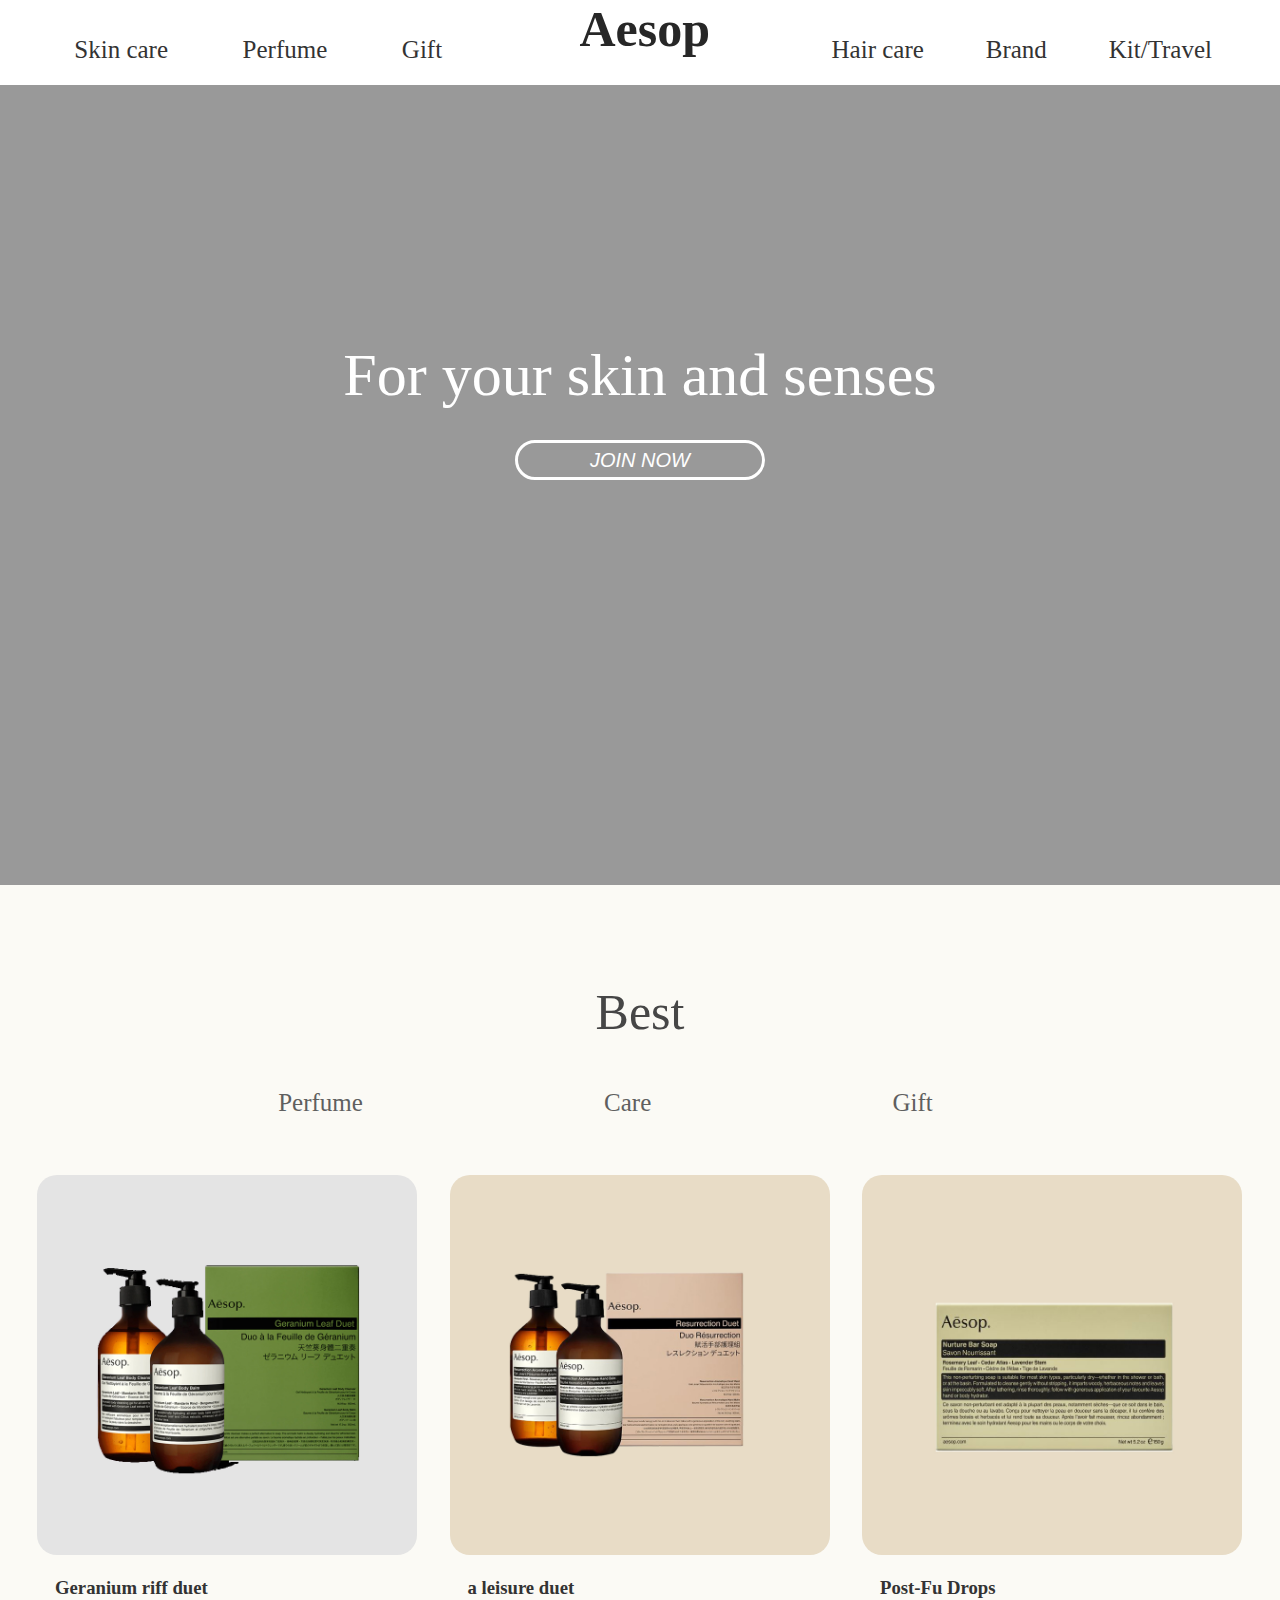
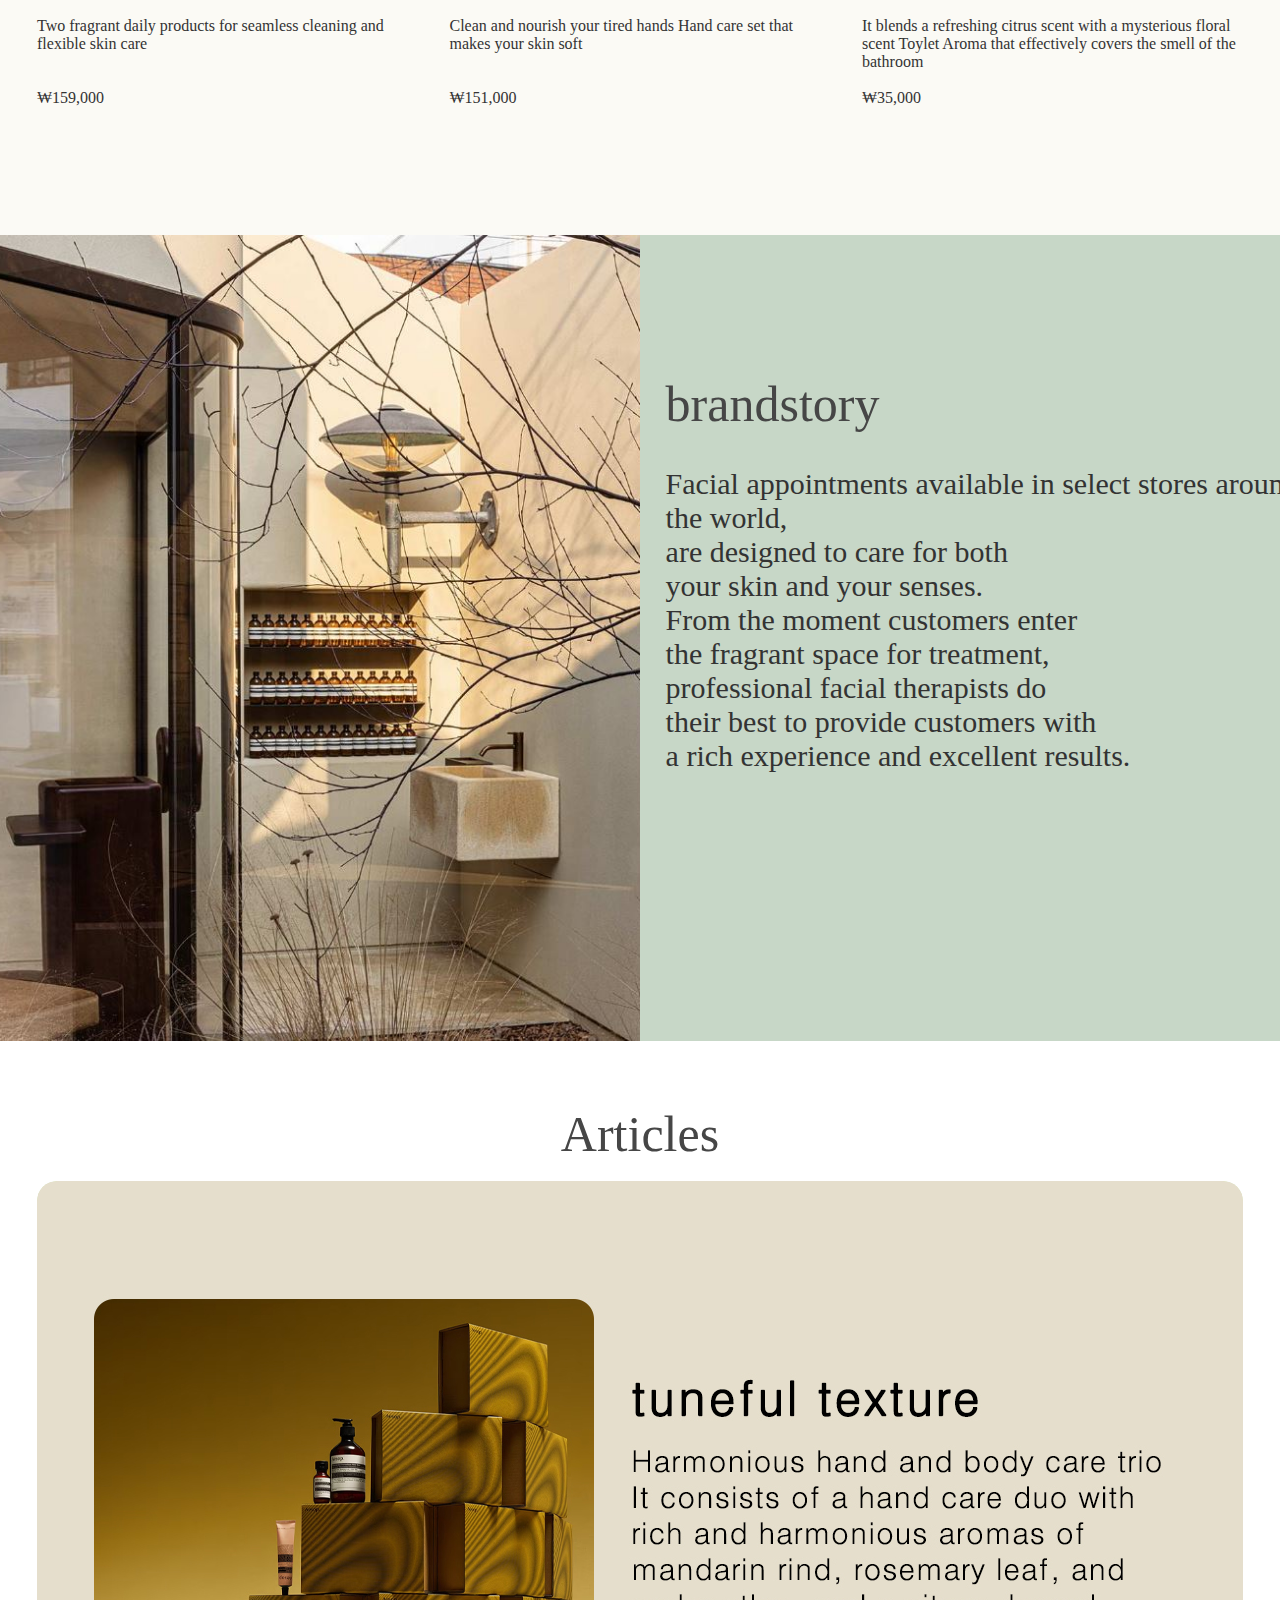
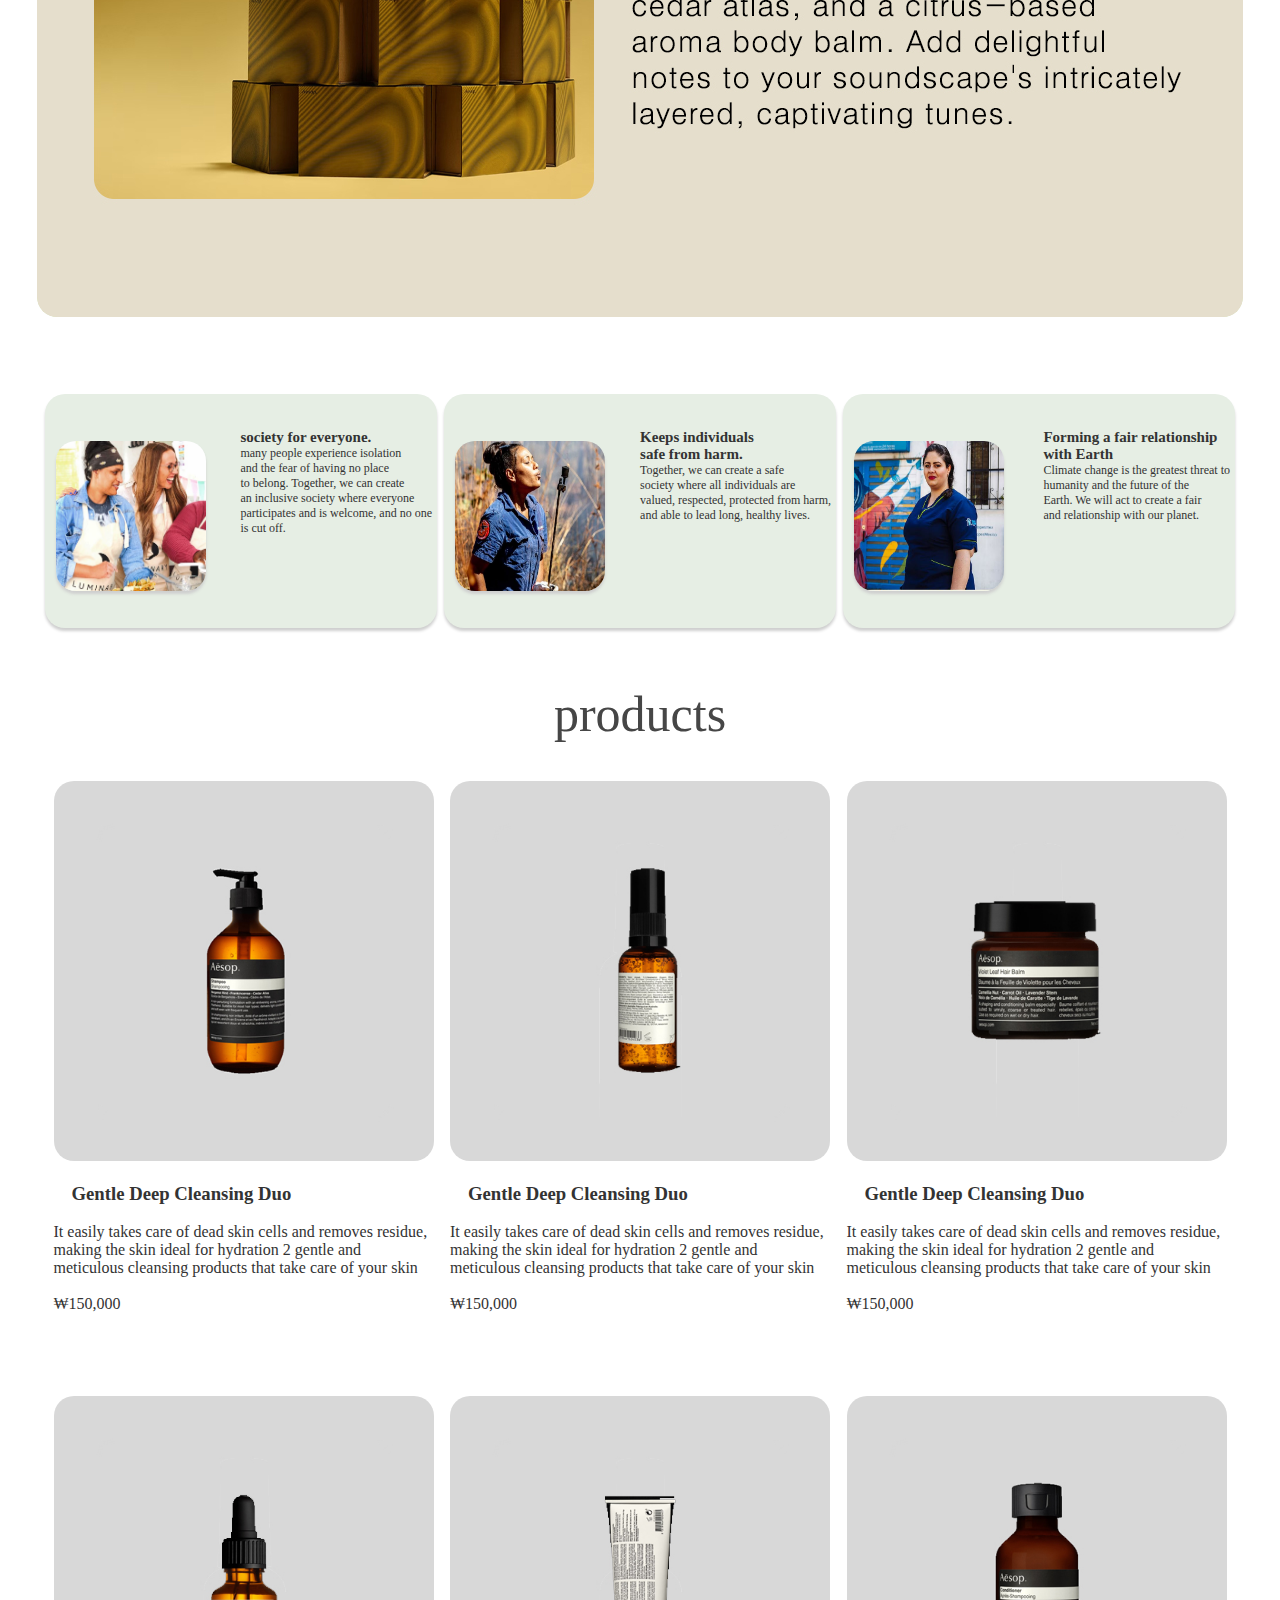
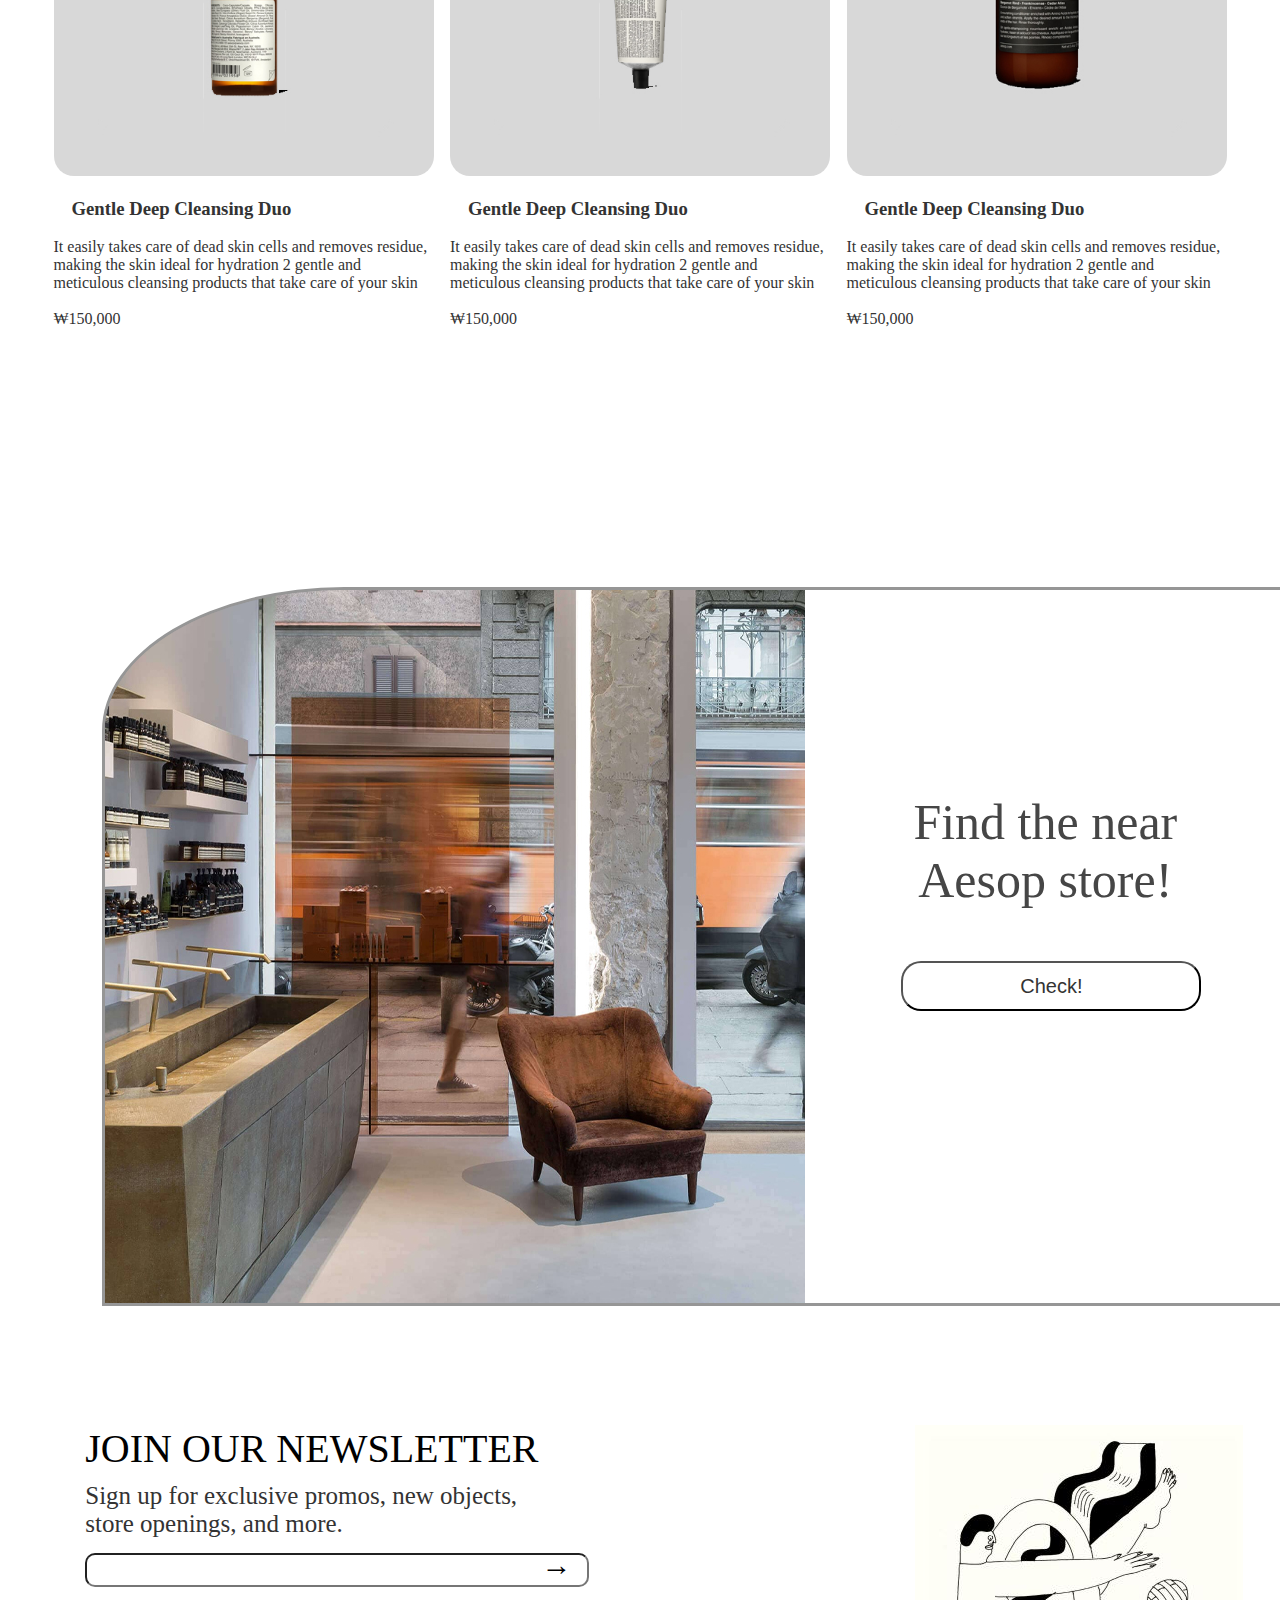
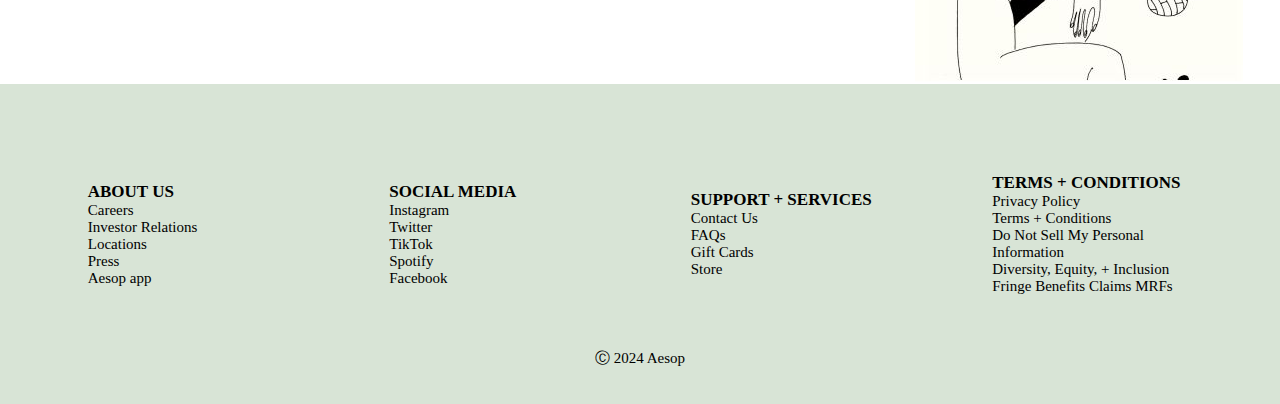
==== commit 60911346: "1/16" ====
--- a/index.html
+++ b/index.html
@@ -19,7 +19,7 @@
         margin-bottom: -5;">Aesop</p>  -->
         <nav>
             <ul class="main_menu">
-                <li><a href="#">Skin care</a>
+                <li><a href="sub.html">Skin care</a>
                     <ul class="sub_menu">
                         <li><a href="#">Skin/Toner </a></li>
                         <li><a href="#">Cleansing/Soap </a></li>
@@ -27,14 +27,14 @@
                         <li><a href="#">treatment/mistress </a></li>
                     </ul>
                 </li>
-                <li><a href="#">Perfume</a>
+                <li><a href="sub.html">Perfume</a>
                     <ul class="sub_menu">
                         <li><a href="#">Cinnamon </a></li>
                         <li><a href="#">Wood </a></li>
                         <li><a href="#">Rose </a></li>
                     </ul>
                 </li>
-                <li><a href="#">Gift</a>
+                <li><a href="sub.html">Gift</a>
                     <ul class="sub_menu">
                         <li><a href="#">New/Best </a></li>
                         <li><a href="#">감사/축하 </a></li>
@@ -44,7 +44,7 @@
 
         </nav>
 
-        <div id="logo">
+        <div id="logo" style="color: #272727;">
             Aesop
 
         </div>
@@ -52,7 +52,7 @@
         <nav>
 
             <ul class="main_menu">
-                <li><a href="#"> Hair care </a>
+                <li><a href="sub.html"> Hair care </a>
                     <ul class="sub_menu">
                         <li><a href="#">shampoo/conditioner </a></li>
                         <li><a href="#">Serum/grooming </a></li>
@@ -60,7 +60,7 @@
                 </li>
 
                 <li>
-                    <a href="#">Brand </a>
+                    <a href="sub.html">Brand </a>
                     <ul class="sub_menu">
                         <li><a href="#">Philosophy </a></li>
                         <li><a href="#">About us </a></li>
@@ -68,7 +68,7 @@
                 </li>
 
                 <li>
-                    <a href="#">Kit/Travel </a>
+                    <a href="sub.html">Kit/Travel </a>
                     <ul class="sub_menu">
                         <li><a href="#">Travle/Signal </a></li>
                         <li><a href="#">Body/Hand kit </a> </li>
@@ -101,7 +101,7 @@
 
 
         <h2>For your skin and senses <br>
-            <button>Join Now</button>
+            <button><a href="sub.html"> <span style="color: rgb(255, 255, 255);">JOIN NOW</span></a></button>
         </h2>
 
 
@@ -375,7 +375,7 @@
                 <h3> Gentle Deep Cleansing Duo</h3>
                 <p>
                     It easily takes care of dead skin cells and removes residue, making the skin ideal for hydration
-2 gentle and meticulous cleansing products that take care of your skin
+                    2 gentle and meticulous cleansing products that take care of your skin
                     <br> <br>
                     ₩150,000
                 <p>
@@ -404,7 +404,7 @@
                 <h3> Gentle Deep Cleansing Duo</h3>
                 <p>
                     It easily takes care of dead skin cells and removes residue, making the skin ideal for hydration
-2 gentle and meticulous cleansing products that take care of your skin
+                    2 gentle and meticulous cleansing products that take care of your skin
                     <br> <br>
                     ₩150,000
                 <p>
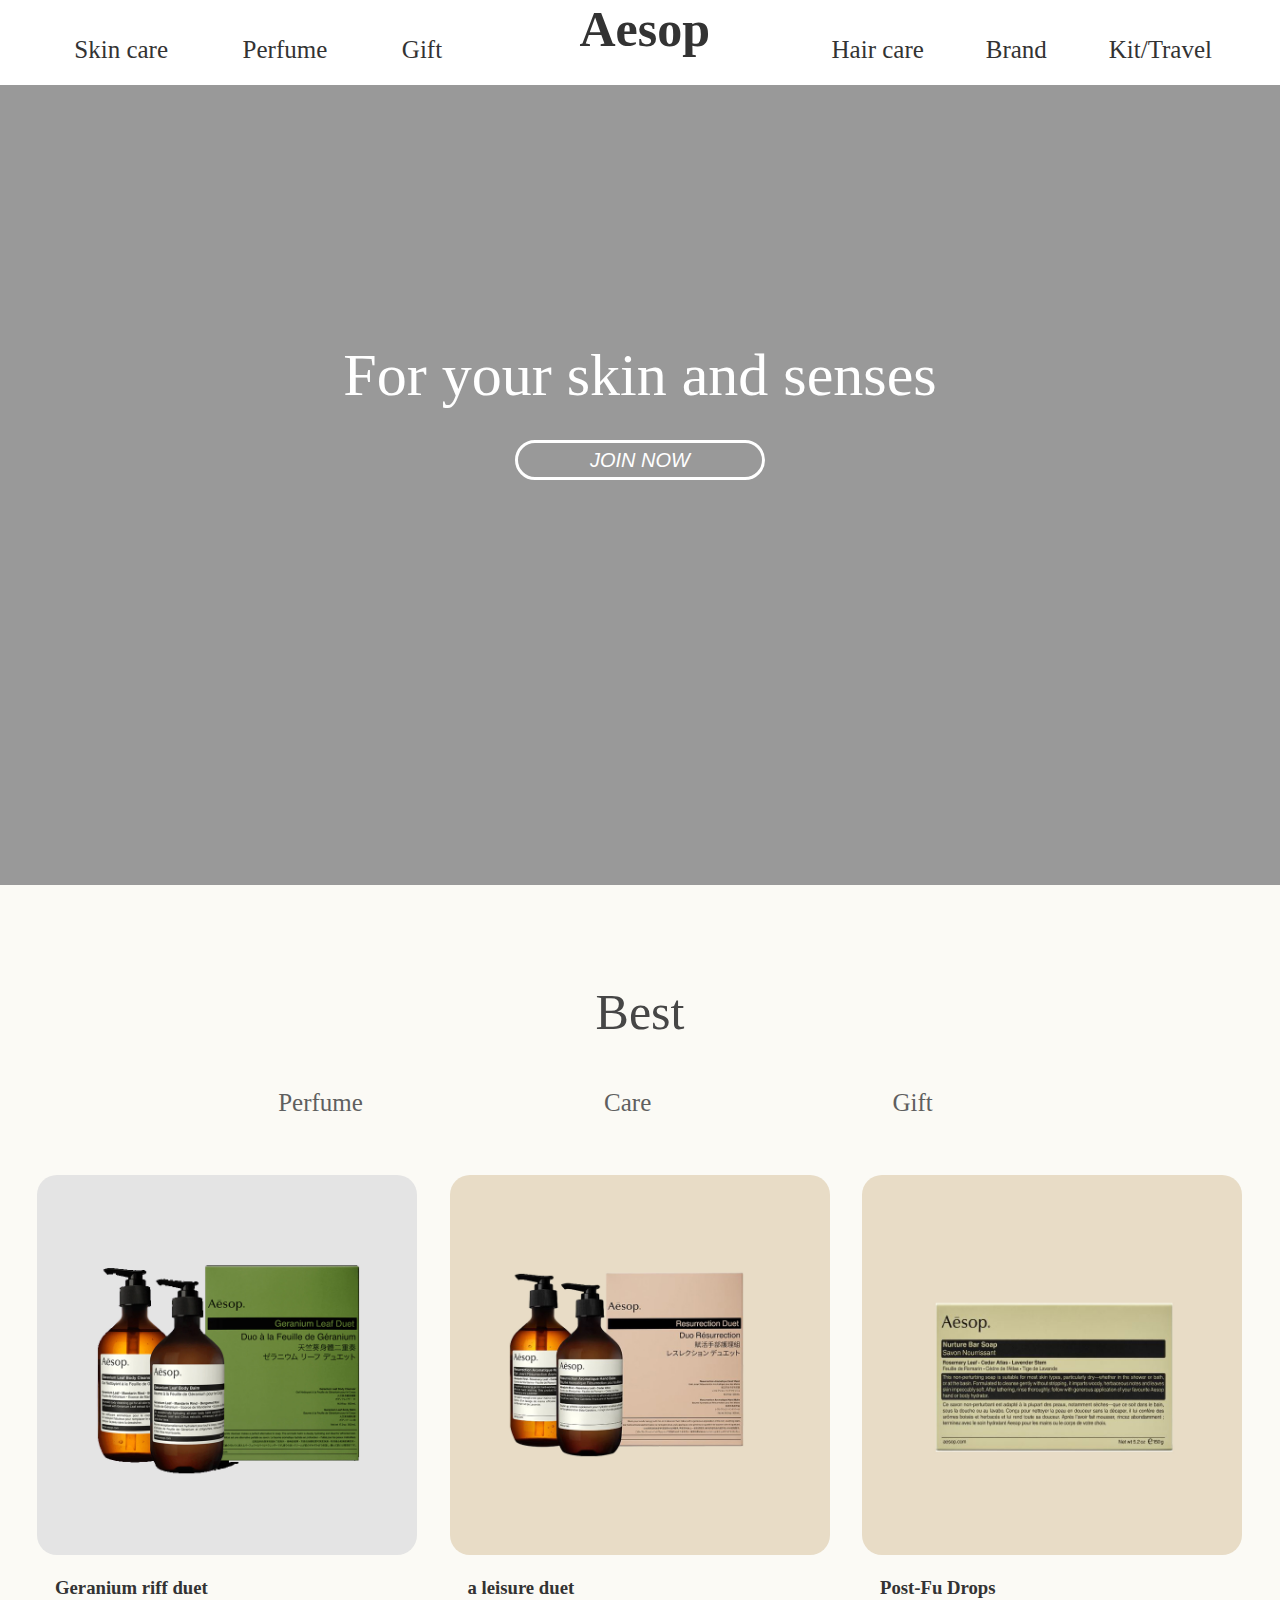
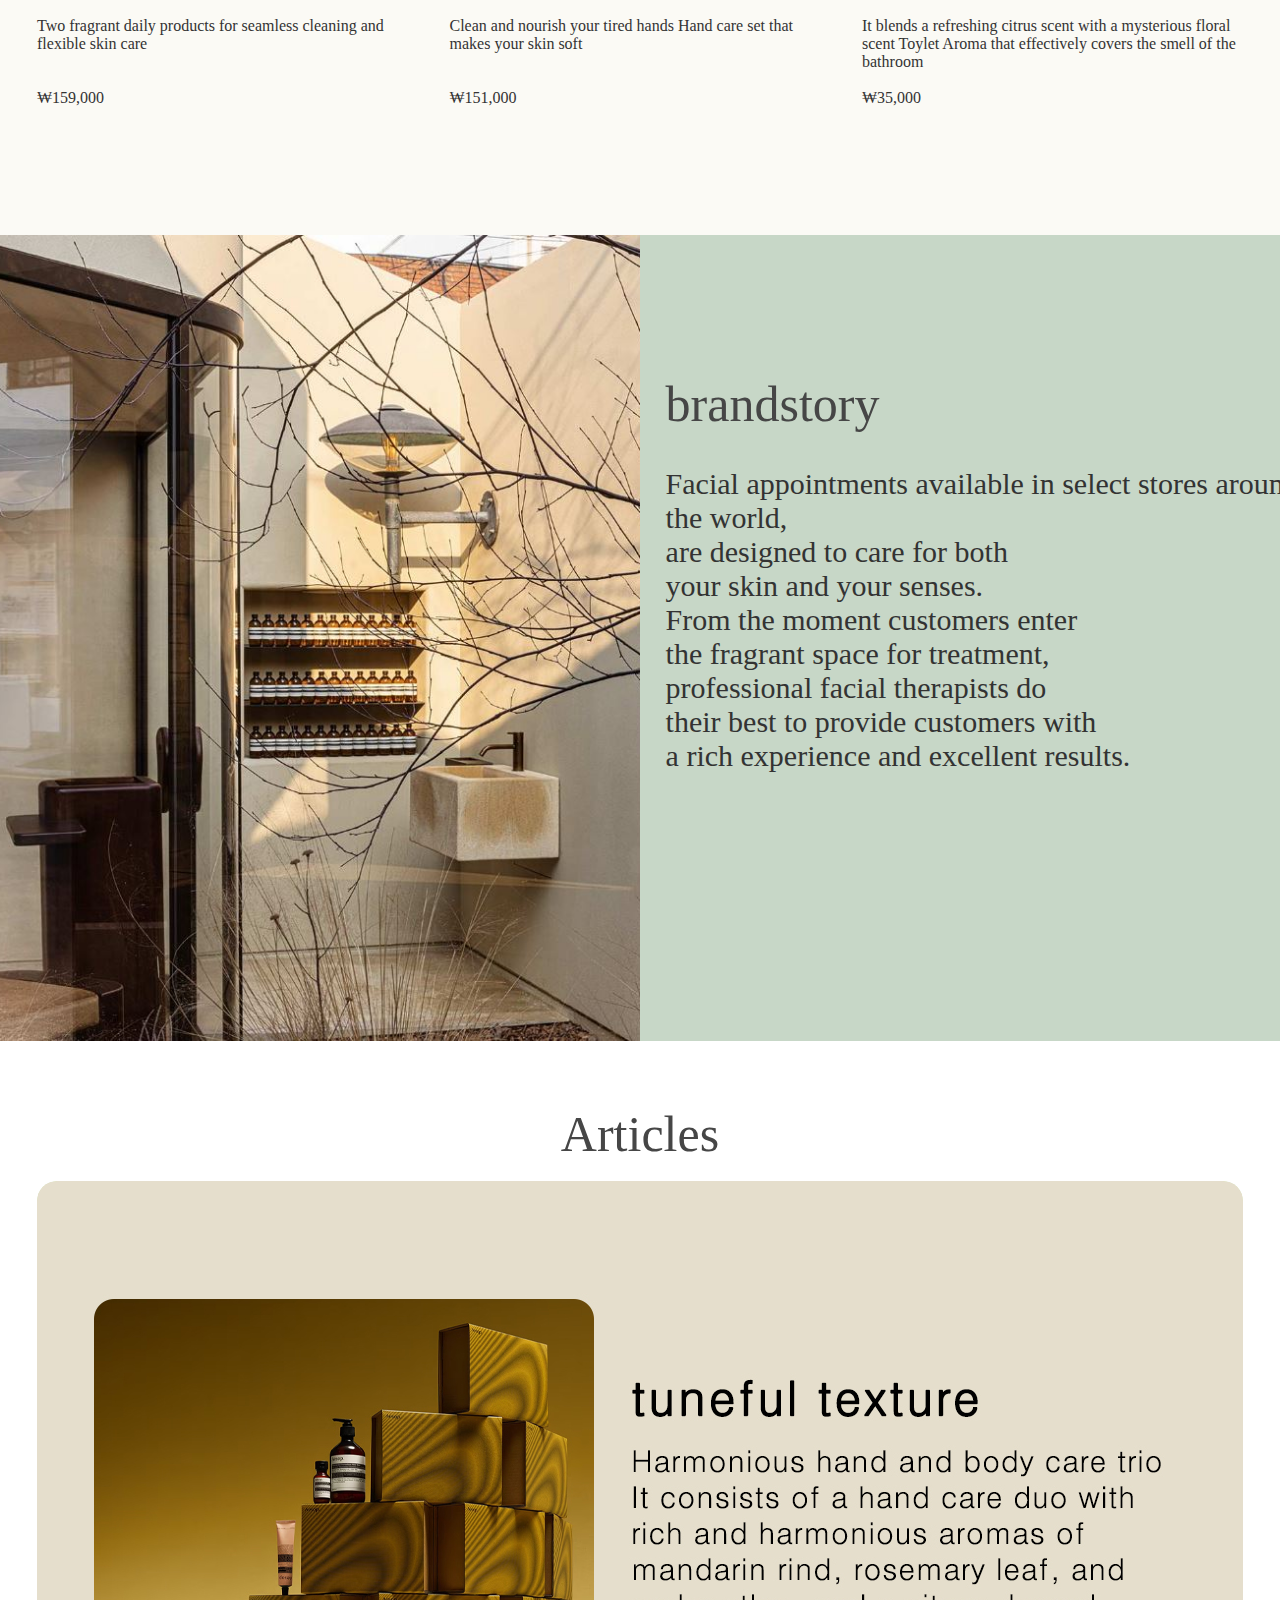
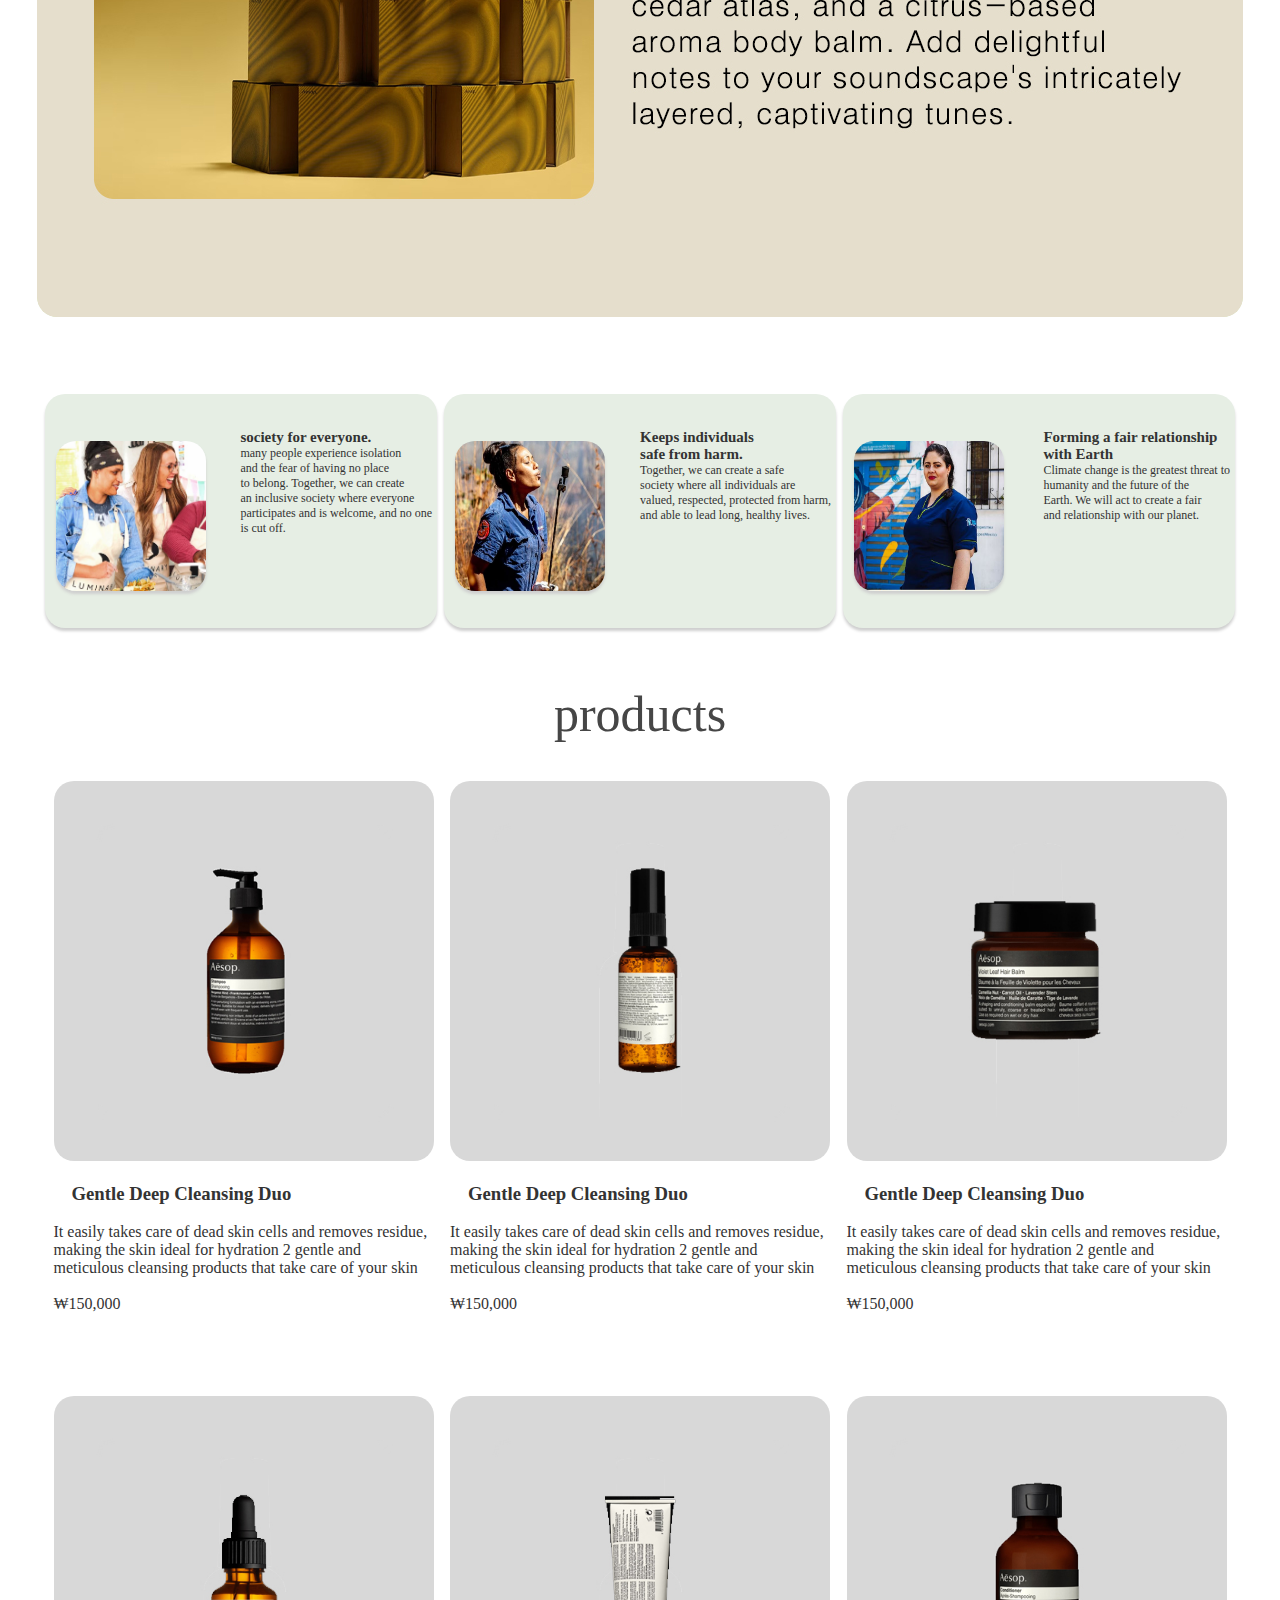
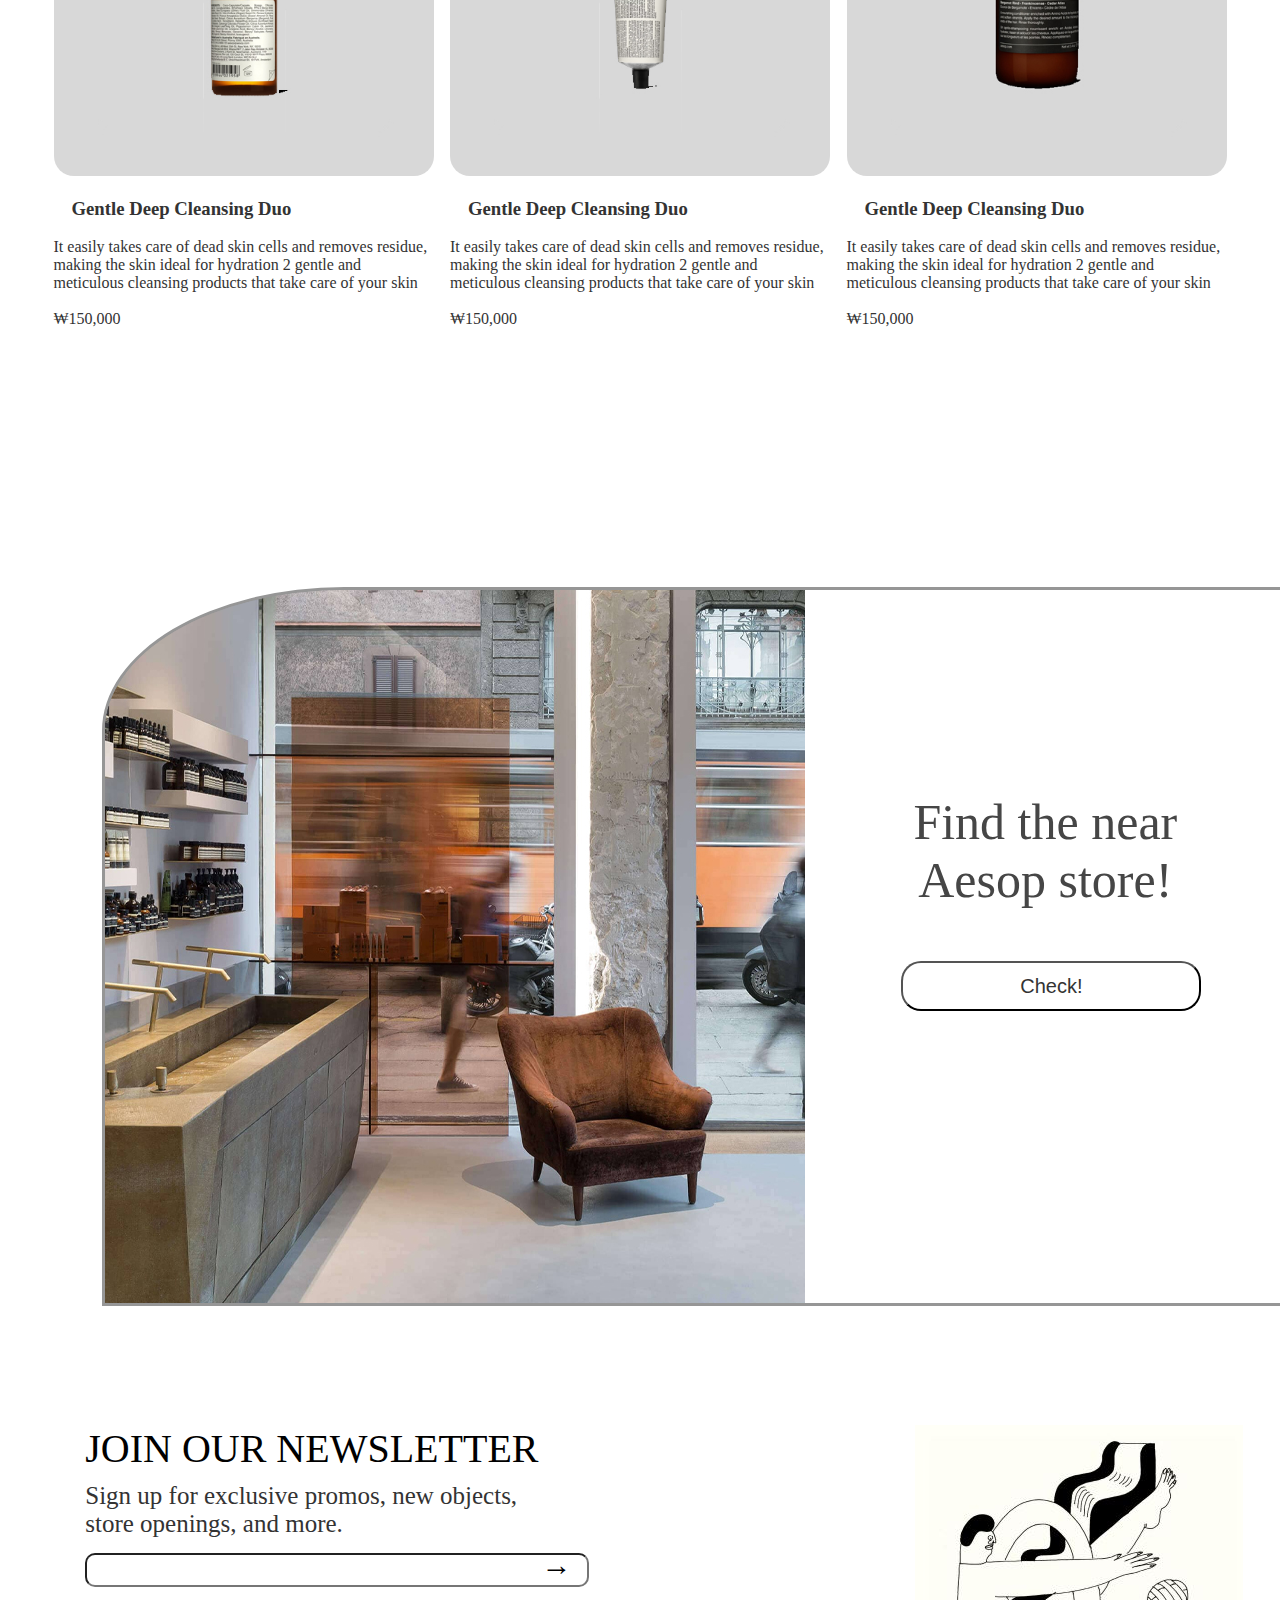
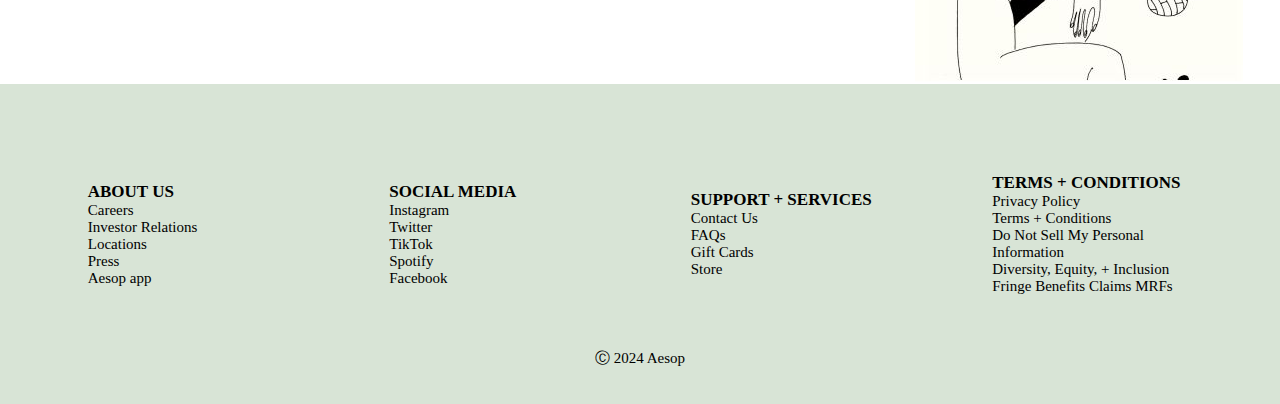
==== commit 30029d7c: "1월 16일 (2)" ====
--- a/index.html
+++ b/index.html
@@ -6,7 +6,7 @@
     <meta name="viewport" content="width=device-width, initial-scale=1.0">
     <!-- <link rel="stylesheet" href="main/aesop.css"/> -->
 
-    <link rel="stylesheet" href="main.css">
+    <link rel="stylesheet" href="index.css">
 
     <title>Aesop</title>
 
@@ -44,8 +44,8 @@
 
         </nav>
 
-        <div id="logo" style="color: #272727;">
-            Aesop
+        <div id="logo" style="color: #272727; ">
+            <a href="sub.html">  Aesop </a>
 
         </div>
 
--- a/index.css
+++ b/index.css
@@ -0,0 +1,643 @@
+@charset "utf-8";
+
+* {margin: 0; padding: 0;}
+
+
+/*내비게이션 부분*/
+
+ul, ol, li {list-style: none;}
+a {text-decoration: none; color: #333;}
+
+
+
+header {
+    width: 1206px;
+    height: 75px;
+    margin: 0 auto;
+    /*background-color: yellow;*/
+    display: flex;
+    align-items: flex-end;
+    margin-bottom: 10px; }
+
+nav {width: 40%; height: 50px; /*background-color: pink;*/
+}
+
+nav .main_menu {width: 100%; height: 100%; display: flex; justify-content: space-around; align-items: center;}
+nav .main_menu>li{position: relative; font-size: 25px;}
+nav .sub_menu { width:100px; position: absolute; top: 50px; left: 0; z-index: 5; background-color: aqua;
+    display: none;}
+
+#logo {width: 20%; height: 100%;
+font-size: 50px;
+padding-left: 100px;
+font-weight: bold;}
+
+
+
+
+
+/*배너 부분*/
+
+#banner {
+
+    width:100%;
+    height:800px;
+    overflow: hidden;
+    position: relative; }
+
+
+  #banner
+    { background-image: url(img/banner.jpg);
+     width: 100%;
+     position: relative;
+    height: 800px;
+    animation: brandstory_img 150s linear infinite;
+    background-repeat: repeat-x; }
+
+    #banner::before{content:""; width:100%;
+         height:100%; 
+         top:0; left:0; background: #000000; opacity:0.4;}
+
+
+    @keyframes brandstory_img {
+
+            0%   {background-position:10%;}
+            50%  {background-position:50%;}
+            100%  {background-position:100%;}		  
+           }
+
+
+    #banner h2 {
+            font-size: 60px;
+            color: white;
+            display: inline-block;
+            position: absolute;
+            text-align: center;
+           margin: 0 auto;
+           margin-top: 20%;
+        
+        }
+
+
+        #banner button {
+
+             width: 250px;
+             height: 40px;
+            border-radius: 30px;
+            background-color: rgba(0, 0,0, 0);
+            border: solid white 3px;
+            margin-top: 30px;
+            display: inline-block;
+            z-index: 10;
+            color: white;
+            font-size: 20px;
+            font-style: italic;
+        } 
+
+
+/*배너 아래 브랜드 스토리*/
+
+
+
+
+#brandstory{
+    width : 100%;
+    height:806px;
+    background-color: #c7d7c7;
+    position: relative;
+    margin: 0 auto;
+    /* border-radius: 20px; */
+ 
+    overflow: hidden;
+
+  
+  
+}
+
+
+
+
+#brandstory div:nth-of-type(1) {
+
+    width: 50%; height: 100%;
+    background-color: blue;
+    position: absolute;
+    /* display: inline-block; */
+    margin-top: 0;
+    top: 0;
+    /* left: 100; */
+    background-image: url("img/223.JPG");
+    
+    background-repeat: no-repeat;
+    background-size: cover;
+    background-position-x: 10%;
+
+    /* border-radius: 20px 0px 0px 20px; */
+
+    
+
+}
+
+#brandstory div:nth-of-type(1):hover {
+    filter: grayscale(100%);
+    -webkit-filter:grayscale(100%);
+    transition-duration: 1s;
+}
+
+
+#brandstory div:nth-of-type(2) {
+    position: relative; }
+   
+
+#brandstory div:nth-of-type(2) > div {
+   
+    background-color: white;
+    position: absolute;
+    top:40px;
+    left: 0;
+    margin-left: 52%;
+    font-size: 30px;
+}
+ 
+
+#brandstory div:nth-of-type(2) > div.per > p {
+
+    font-size: 30px;
+}
+
+
+
+
+/*브랜드 스토리 아래 베스트 상품 추천*/
+
+#best {
+    width: 100%;
+    height: 950px;
+    background-color:#fbfaf5;
+    margin: 0 auto;
+
+}
+
+#best h2 {
+    margin-bottom: -90px;
+}
+
+#best > div:nth-of-type(1) { position: relative;
+background-color:#fbfaf5;
+width: 1206px;
+height: 900px;
+top:20px;
+margin: 0 auto;
+
+
+}
+
+
+
+label {
+    font-size: 25px;
+    float: left;
+    margin-top: 120px;
+    margin-left: 20%;
+    color: #5f5f5f; 
+    
+}
+
+
+
+
+h3 {
+    color: #333;
+    margin: 18px;
+}
+
+p { font-size: 16px;
+    color:#333;
+    text-align: left;}
+
+
+
+input[type="radio"] { visibility: hidden;}
+
+
+.slider_align {
+    width: 1206px;
+    height: 545px;
+    
+    position: absolute;
+    margin: 0 auto;
+    top: 30%;
+    display: block;
+}
+
+.slider_align .box {
+    width:380px;
+    height: 575px;
+    background-color:#fbfaf5;
+    float: left;
+}
+
+
+.slider_align .box:hover {transform:scale(1.1);}
+
+
+.slider_align .box:nth-of-type(1) {margin-left: 0px;}
+
+.m {margin: 0 32.5px 0 32.5px;}
+
+
+.slider_align .box>img {
+   position: relative;
+   width: 100%;
+   height: 380px;
+   top: 0;
+   left: 0;
+   border-radius: 20px;
+}
+
+/* .slider_align:nth-of-type(1) {
+    display: block;
+    position: absolute;
+} */
+
+.slider_align:not(:nth-of-type(1)) {
+    display: none;
+}
+
+
+input[id="ch_1"]:checked ~ .slider_align:nth-of-type(1) {display: block;}
+input[id="ch_2"]:checked ~ .slider_align:nth-of-type(2) {display: block;}
+input[id="ch_3"]:checked ~ .slider_align:nth-of-type(3) {display: block;}
+
+input[id="ch_1"]:checked ~ label:nth-of-type(1) {color: #808080;}
+input[id="ch_2"]:checked ~ label:nth-of-type(2) {color: #808080;}
+input[id="ch_3"]:checked ~ label:nth-of-type(3) {color: #808080;}
+
+
+
+
+/*넘어가는 기사 슬라이드*/
+
+
+
+#Articles h2 {text-align: center;}
+
+.Articles {
+    position: relative;
+   overflow:hidden;
+   
+   width : 1206px;
+   height:736px;
+   /* background-color: #fbfaf5; */
+   margin: 0 auto;
+
+   border-radius: 20px;
+ 
+   }
+   
+  .Articles > div {
+     position:absolute;
+    top:0;
+   left: 0;
+   width: 100%;
+   height: 100%;
+   background-size: cover;
+   background-position: center;
+   
+   animation : slider2 12s infinite;
+   }
+   
+   
+   .Articles > div:nth-child(1) {
+   background-image: url(img/slider2-1.jpg);
+   animation-delay: 0s;
+   }
+   
+   
+   .Articles > div:nth-child(2) {
+   background-image: url(img/slider2-2.jpg);
+   
+   animation-delay: -4s;
+   }
+   
+   .Articles > div:nth-child(3) {
+    background-image: url(img/slider2-3.jpg);
+   
+   animation-delay: -8s;
+   }
+   
+   
+   @keyframes slider2 {
+     0% {
+       transform: translateX(0);
+     }
+   
+     26% {
+       transform: translateX(0);
+     }
+     33% {
+       transform: translateX(-100%);
+       animation-timing-function: step-end;
+     }
+     93% {
+       transform: translateX(100%);
+     }
+   
+     100% {
+       transform: translateX(0);
+     }
+   }
+   
+
+  
+   /*세 개 배열된 기사*/
+
+   #article3parts{
+    width : 1206px;
+    height:304px;
+    margin-top: 135px;
+    /* background-color: #fbfaf5; */
+    /* background-color: #fbfaf5; */
+    position: relative;
+   margin: 0 auto;  
+
+}
+
+#article3parts div {
+
+    width : 1204px;
+    height: 234px;
+    /* background-color:#fbfaf5; */
+    position: relative;
+    top: 20%;
+   margin: 0 auto;
+
+   
+
+}
+
+#article3parts div > div {
+      
+    position: relative;
+    float: left;
+    background-color: #e6eee4;
+    width: 392px;
+    height: 234px;
+    border-radius: 20px;
+    top: 0;
+    left: 0;
+    margin-left: 7px;
+    box-shadow: #cfcfcf 0px 3px 3px;
+
+}
+
+#article3parts div > div > div
+{/* background-color: blue; */
+   width: 150px;
+height: 150px;
+position: absolute;
+display: inline-block;
+top: 20%;
+left: 1%;
+}
+
+#article3parts div > div > div > img {
+    position: absolute;
+    width: 100%;
+    height: 100%;
+    top: 0;
+    left: 0;
+    border-radius: 20px;
+
+
+}
+
+
+#article3parts div > div > p {
+
+   position: absolute;
+    
+    right: 5px;
+    font-size: 12px;
+
+    top: 15%;
+
+ 
+
+
+}
+
+
+
+#article3parts div > div > form {
+
+
+    
+   position: absolute;
+    
+   right: 20px;
+
+
+}
+
+/*상품 목록*/
+
+#products {
+    width: 100%;
+    height: 1400px;
+    position: relative;
+    /* background-color: #e6eee4; */
+    /* padding: 10px 0px 0px 0px; */
+     
+}
+
+form {
+    width: 1206px;
+    height: 1150px;
+    /* background-color: #e6eee4; */
+    position: relative;
+    margin: 0 auto;
+    margin-top: 3%;
+    /* border:#333 dashed 2px  0px; */
+    
+
+    display: flex;
+    flex-wrap: wrap;
+    justify-content: space-evenly;
+    align-content: space-between;
+}
+
+
+h2 {
+    text-align: center;
+    margin-top: 5%;
+    font-size: 50px;
+    color: #464646;
+    font-weight: lighter;
+    
+}
+
+form div {
+width: 380px;
+height: 535px;
+/* background-color: #e6eee4; */
+border-radius: 20px;
+/* box-shadow: rgb(188, 188, 188) 2px 2px;  */
+
+}
+
+form div > img {
+    width: 380px;
+    height: 380px;
+    border-radius: 20px;
+    overflow: hidden;
+    background-size: cover;
+
+}
+
+
+/*오프라인 매장 파트*/
+
+#store {
+    margin: 8%;
+}
+
+
+#store div {
+
+  
+    width: 1206px;
+    height: 713px;
+    position: relative;
+    /* background-color: red; */
+    margin: 0 auto;
+    overflow: hidden;
+    background-image: url(../../img/store.jpg);
+    background-repeat: no-repeat;
+    border-radius: 20% 0px 0px 0px;
+    border: #969696 solid 3px;
+}
+
+#store div > img {
+    position: relative;
+
+}
+
+#store div > h2 {float: right;
+position: absolute;
+left: 67%;
+top : 20%;}
+
+#store_button {
+ width: 300px;
+ height: 50px;
+ color: blue;
+ position: absolute;
+ left: 66%;
+ top: 52%;
+ border-radius: 20px;
+ background-color: rgba(0, 0, 0, 0);
+
+}
+
+#store_button {
+    font-size: 20px;
+    color: #333;
+}
+
+
+/*footer 위에 있는 이메일 박스*/
+
+/*e-mail*/
+
+#e-mail {
+    width: 1206px;
+    margin: 0 auto;
+    height: 275px;
+    /* border: #333 solid 5px 0px; */
+    position: relative;
+    
+}
+
+#e-mail div {
+
+    position: absolute;
+    margin-left: 4%;
+    font-size: 40px;
+
+}
+
+#e-mail div > p {font-size: 25px; margin-top: 10px;}
+
+#e-mail div > #text {width: 500px; height: 30px; border-radius: 10px;}
+
+#e-mail div > #button {
+    
+    background-color: rgba(0,0,0,0);
+    width: 50px;
+     height: 50px;
+     margin-left: -12%;
+     font-size: 30px;
+     top :230px;
+     border: #ffffff;}
+
+
+     #e-mail img {float: right;}
+
+
+     /*footer.css*/
+
+footer {
+    width: 100%;
+    height: 320px;
+    background-color: #d8e4d6;
+    
+}
+
+#content {
+    width: 1206px;
+    height: 100%;
+    margin: 0 auto;
+    display: flex;
+    justify-content: space-around;
+   flex-wrap: wrap;
+    position: relative;
+}
+
+
+
+footer div {
+
+   
+    width: 200px;
+    height: 230px;
+    background-color: #d8e4d6;
+    align-content: center;
+ 
+
+}
+
+
+
+footer div > h5 {
+    color: #000000;
+    font-size: 17px;
+}
+
+
+
+footer div > p {
+    color: #000000;
+    font-size: 15px;
+
+    
+}
+
+
+footer #content div:last-of-type {
+    width: 100%;
+    height: auto;
+}
+footer #content div:last-of-type p {
+    text-align: center;
+}